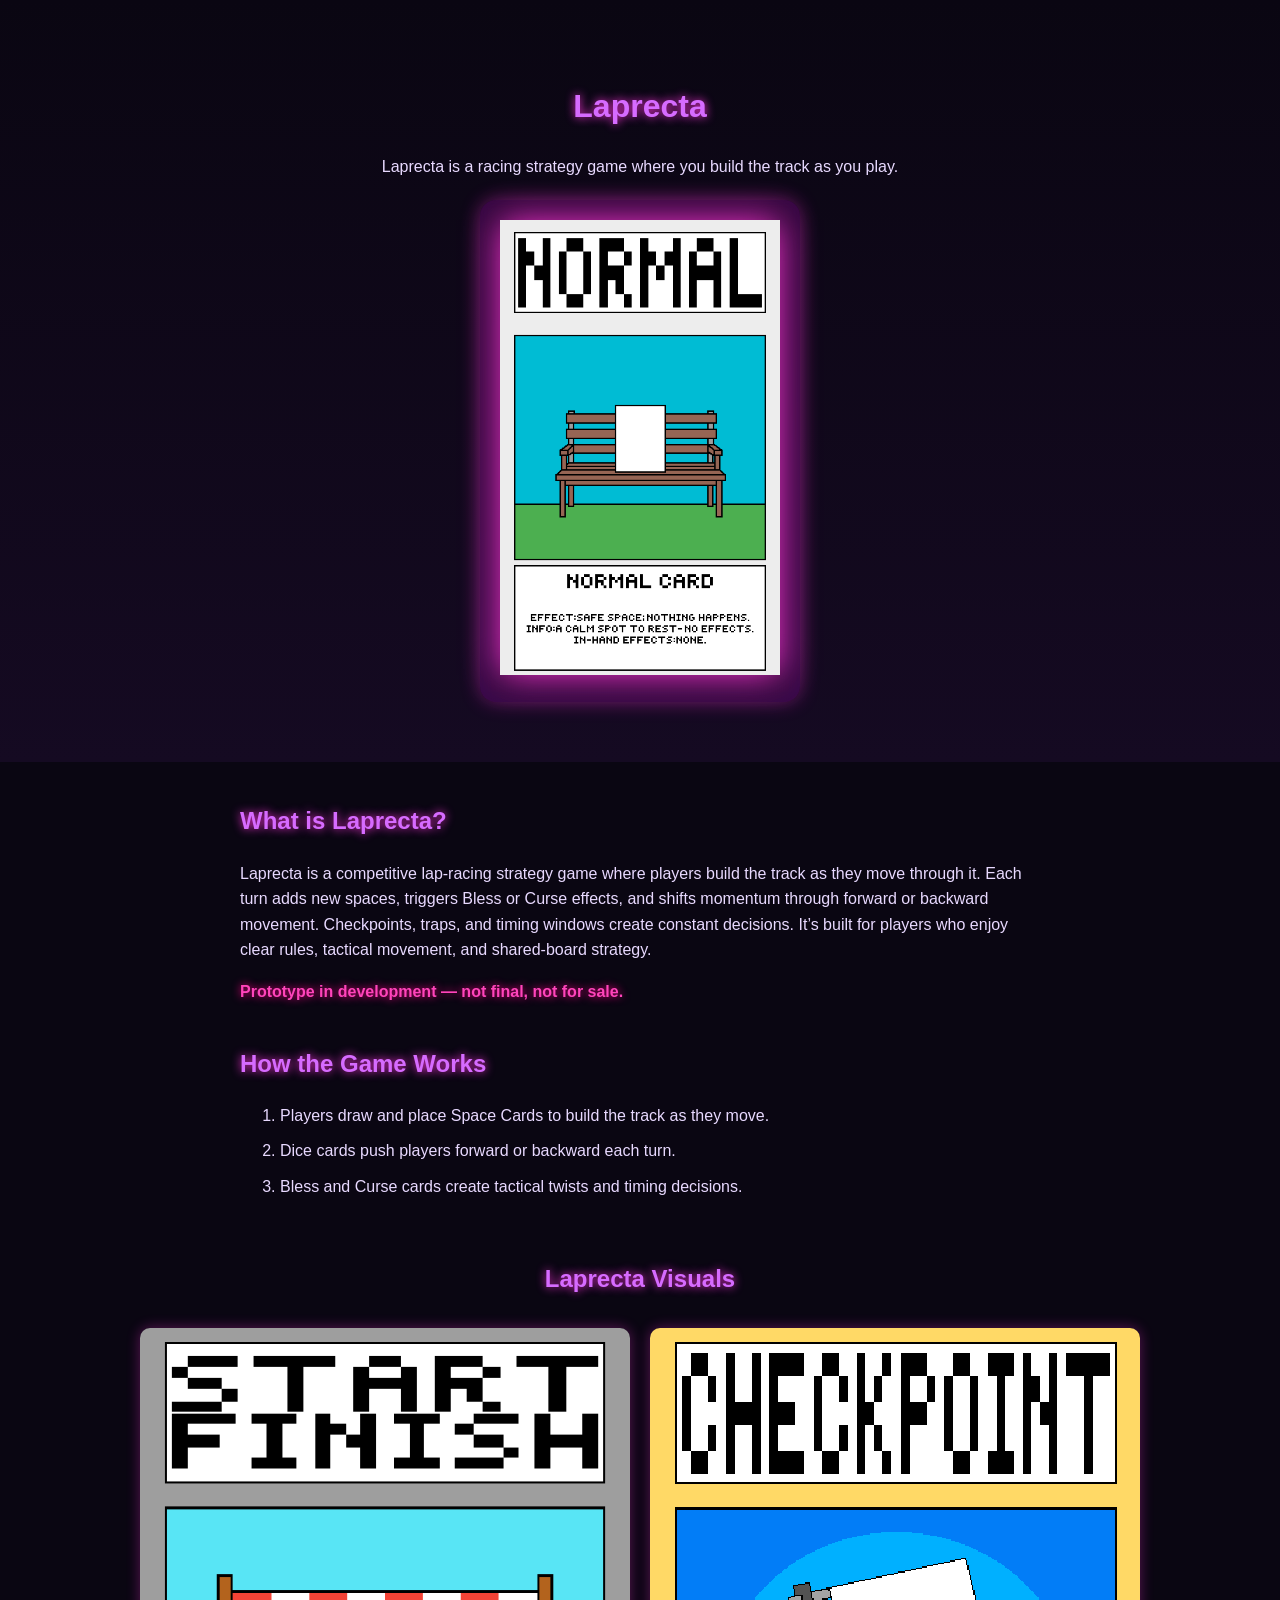
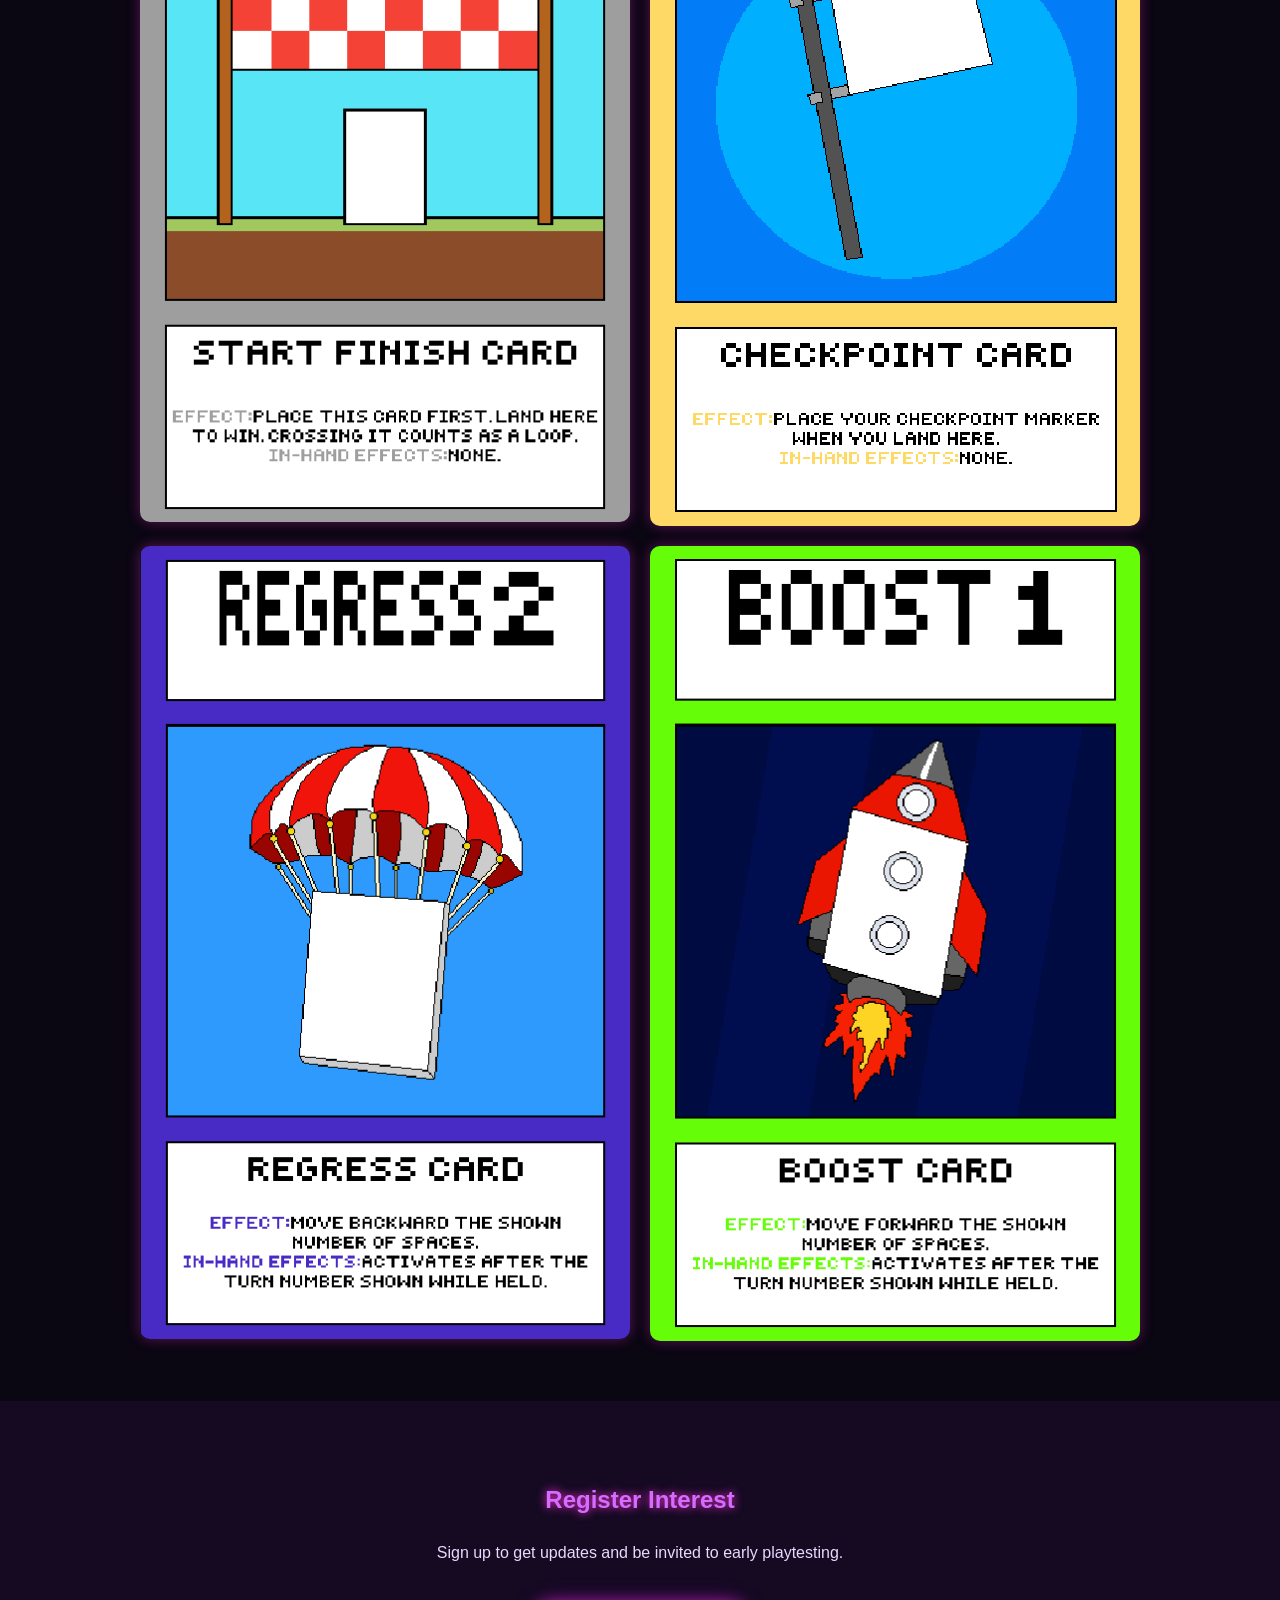
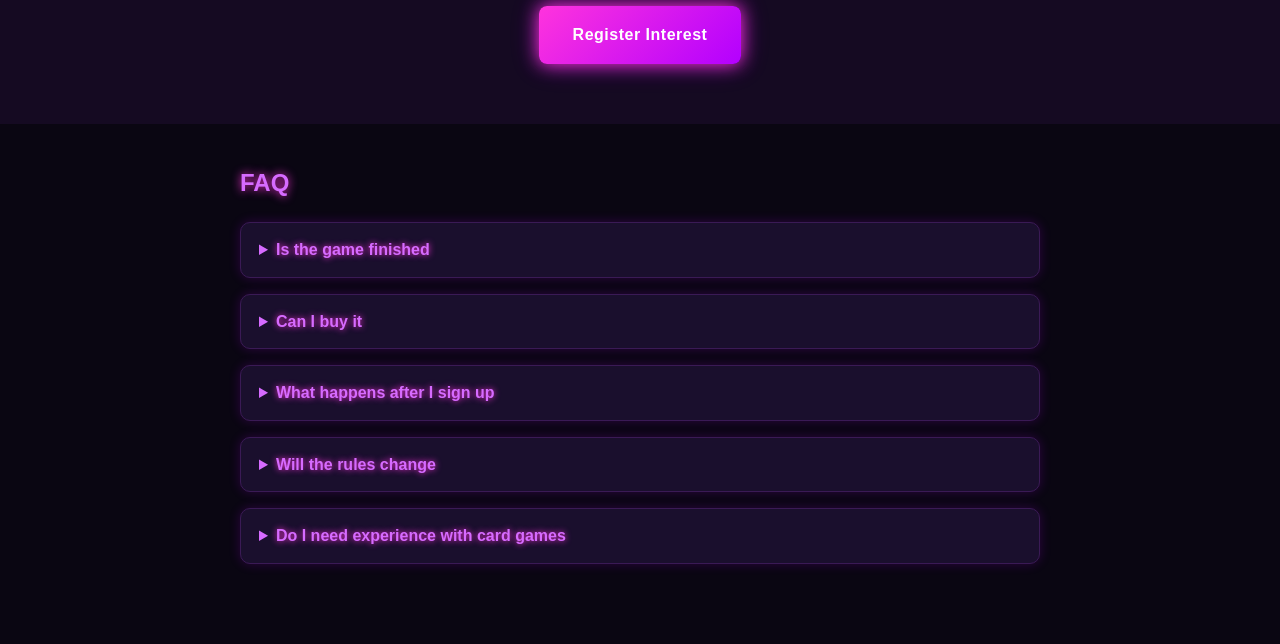
==== index.html @ f26e7a87 "Update Register Interest link to new page" ====
<!DOCTYPE html>
<html lang="en">
<head>
    <meta charset="UTF-8">
    <title>Laprecta – Register Interest</title>
    <link rel="stylesheet" href="style.css">
</head>
<body>

    <!-- HERO SECTION -->
    <header class="hero">
        <h1>Laprecta</h1>
        <p class="tagline">Laprecta is a racing strategy game where you build the track as you play.</p>

        <div class="hero-card-wrapper">
            <img src="normal card.png" alt="Laprecta Normal Card" class="hero-image">
        </div>
    </header>

    <!-- SHORT DESCRIPTION -->
    <section class="description">
        <h2>What is Laprecta?</h2>
        <p>
            Laprecta is a competitive lap‑racing strategy game where players build the track as they move through it.
            Each turn adds new spaces, triggers Bless or Curse effects, and shifts momentum through forward or backward movement.
            Checkpoints, traps, and timing windows create constant decisions.
            It’s built for players who enjoy clear rules, tactical movement, and shared‑board strategy.
        </p>
        <p class="prototype-note">Prototype in development — not final, not for sale.</p>
    </section>

    <!-- HOW IT WORKS -->
    <section class="how-it-works">
        <h2>How the Game Works</h2>
        <ol>
            <li>Players draw and place Space Cards to build the track as they move.</li>
            <li>Dice cards push players forward or backward each turn.</li>
            <li>Bless and Curse cards create tactical twists and timing decisions.</li>
        </ol>
    </section>

    <!-- PROMOTIONAL CONTENT -->
    <section class="promo">
        <h2>Laprecta Visuals</h2>

        <div class="promo-grid">
            <img src="Screenshot 2026-05-13 111914.png" alt="Laprecta Visual 1">
            <img src="Screenshot 2026-05-13 111753.png" alt="Laprecta Visual 2">
            <img src="Screenshot 2026-05-13 111659.png" alt="Laprecta Visual 3">
            <img src="Screenshot 2026-05-13 111632.png" alt="Laprecta Visual 4">
        </div>
    </section>

    <!-- REGISTER INTEREST -->
    <section class="register">
        <h2>Register Interest</h2>
        <p>Sign up to get updates and be invited to early playtesting.</p>
        <a href="register.html" class="cta-button">Register Interest</a>
    </section>

    <!-- FAQ -->
    <section class="faq">
        <h2>FAQ</h2>

        <details class="faq-item">
            <summary>Is the game finished</summary>
            <p>No — Laprecta is still in development. You’re seeing an early prototype.</p>
        </details>

        <details class="faq-item">
            <summary>Can I buy it</summary>
            <p>Not yet. This page is only for updates and playtest sign‑ups.</p>
        </details>

        <details class="faq-item">
            <summary>What happens after I sign up</summary>
            <p>You’ll get occasional updates and invitations to test new versions.</p>
        </details>

        <details class="faq-item">
            <summary>Will the rules change</summary>
            <p>Yes — playtesting helps shape the final version of Laprecta.</p>
        </details>

        <details class="faq-item">
            <summary>Do I need experience with card games</summary>
            <p>No — Laprecta is designed to be easy to learn and fast to play.</p>
        </details>
    </section>

</body>
</html>
---- style.css ----
/* ===== GLOBAL ===== */
body {
    margin: 0;
    padding: 0;
    background: #0a0612;
    color: #e8d9ff;
    font-family: 'Segoe UI', sans-serif;
    line-height: 1.6;
}

/* Headings glow with magenta */
h1, h2 {
    color: #d66bff;
    text-shadow: 0 0 10px #ff33dd;
}

/* Links */
a {
    color: #ff66ee;
    text-decoration: none;
}

/* ===== HERO SECTION ===== */
.hero {
    text-align: center;
    padding: 60px 20px;
    background: linear-gradient(
        to bottom,
        #0a0612 0%,
        #150a22 100%
    );
}

.tagline {
    max-width: 600px;
    margin: 10px auto 20px;
    color: #e8d9ff;
}

/* HERO CARD WRAPPER */
.hero-card-wrapper {
    display: inline-block;
    padding: 20px;
    border-radius: 16px;
    background: rgba(255, 0, 180, 0.08);
    box-shadow:
        0 0 20px #ff33dd55,
        0 0 40px #aa00ff33 inset;
    backdrop-filter: blur(6px);
}

.hero-image {
    width: 280px;
    filter: drop-shadow(0 0 18px #ff33dd);
    transition: transform 0.25s ease, filter 0.25s ease;
}

.hero-image:hover {
    transform: translateY(-6px);
    filter: drop-shadow(0 0 26px #ff66ee);
}

/* ===== DESCRIPTION ===== */
.description {
    max-width: 800px;
    margin: 40px auto;
    padding: 0 20px;
}

.prototype-note {
    color: #ff44bb;
    font-weight: bold;
    text-shadow: 0 0 8px #ff0088;
}

/* ===== HOW IT WORKS ===== */
.how-it-works {
    max-width: 800px;
    margin: 40px auto;
    padding: 0 20px;
}

.how-it-works li {
    margin-bottom: 10px;
}

/* ===== PROMO GRID ===== */
.promo {
    max-width: 1000px;
    margin: 60px auto;
    padding: 0 20px;
    text-align: center;
}

.promo-grid {
    display: grid;
    grid-template-columns: repeat(2, 1fr);
    gap: 20px;
    margin-top: 30px;
}

.promo-grid img {
    width: 100%;
    border-radius: 10px;
    box-shadow: 0 0 14px #ff33dd55;
    transition: transform 0.25s ease, box-shadow 0.25s ease;
}

.promo-grid img:hover {
    transform: scale(1.03);
    box-shadow: 0 0 22px #ff66eeaa;
}

/* ===== REGISTER INTEREST ===== */
.register {
    text-align: center;
    padding: 60px 20px;
    background: #150a22;
}

/* CTA BUTTON */
.cta-button {
    display: inline-block;
    padding: 16px 34px;
    background: linear-gradient(135deg, #ff33dd, #b300ff);
    color: #fff;
    font-weight: bold;
    border-radius: 8px;
    margin-top: 25px;
    box-shadow:
        0 0 18px #ff33dd,
        0 0 28px #b300ff55;
    transition: 0.25s ease;
    letter-spacing: 0.5px;
}

.cta-button:hover {
    transform: translateY(-4px) scale(1.03);
    box-shadow:
        0 0 26px #ff66ee,
        0 0 40px #cc33ffaa;
    background: linear-gradient(135deg, #ff66ee, #cc33ff);
}

/* ===== NEON FAQ ===== */
.faq {
    max-width: 800px;
    margin: 40px auto 80px;
    padding: 0 20px;
}

.faq-item {
    background: #1a0f2d;
    padding: 14px 18px;
    border-radius: 10px;
    margin-bottom: 16px;
    border: 1px solid #3a1a55;
    box-shadow: 0 0 12px #b300ff33;
    transition: 0.25s ease;
}

.faq-item:hover {
    box-shadow: 0 0 20px #ff33dd55;
    border-color: #ff33dd;
}

.faq-item summary {
    cursor: pointer;
    color: #d66bff;
    font-weight: bold;
    text-shadow: 0 0 6px #ff33dd;
}

.faq-item p {
    margin-top: 10px;
    color: #e8d9ff;
}

/* ===== RESPONSIVE ===== */
@media (max-width: 600px) {
    .hero {
        padding: 40px 16px;
    }

    .hero-image {
        width: 220px;
    }

    .promo-grid {
        grid-template-columns: 1fr;
    }
}
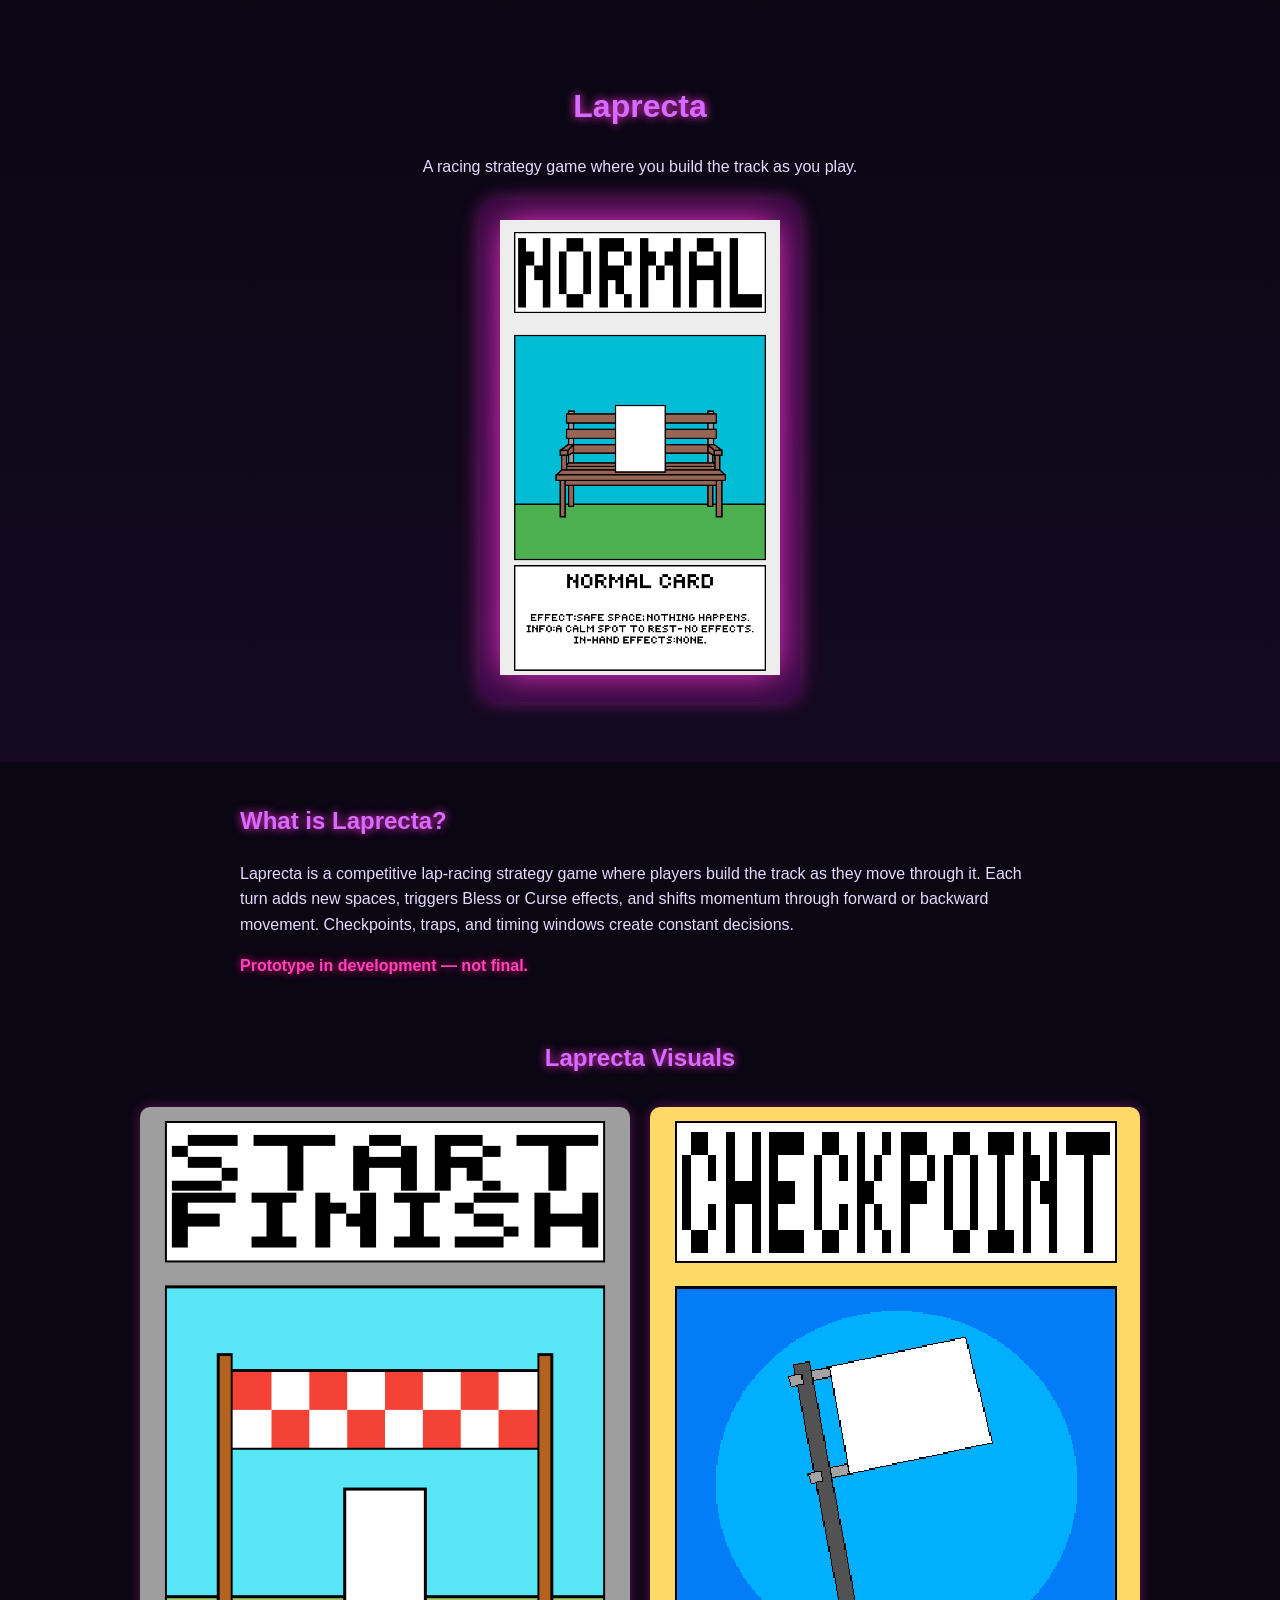
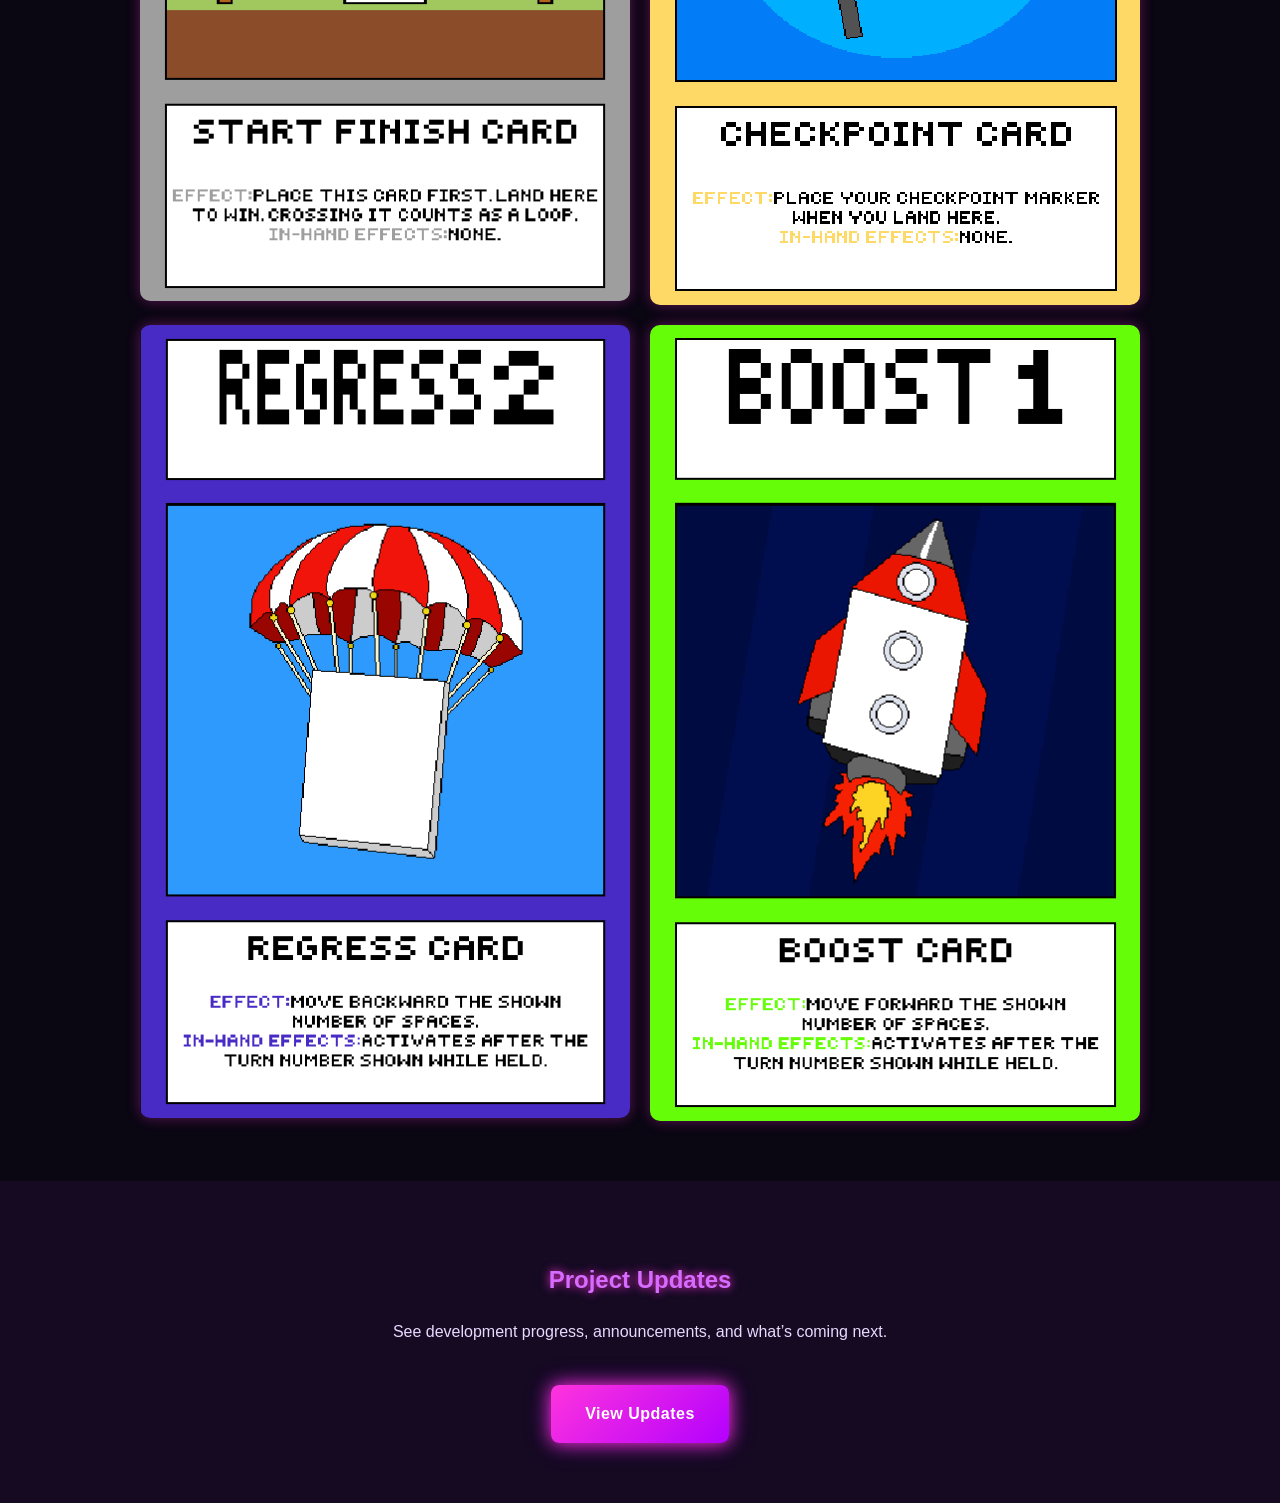
==== commit bce723c4: "Update title and content for Laprecta page" ====
--- a/index.html
+++ b/index.html
@@ -2,44 +2,33 @@
 <html lang="en">
 <head>
     <meta charset="UTF-8">
-    <title>Laprecta – Register Interest</title>
+    <title>Laprecta – Official Site</title>
     <link rel="stylesheet" href="style.css">
 </head>
 <body>
 
-    <!-- HERO SECTION -->
+    <!-- HERO -->
     <header class="hero">
         <h1>Laprecta</h1>
-        <p class="tagline">Laprecta is a racing strategy game where you build the track as you play.</p>
+        <p class="tagline">A racing strategy game where you build the track as you play.</p>
 
         <div class="hero-card-wrapper">
             <img src="normal card.png" alt="Laprecta Normal Card" class="hero-image">
         </div>
     </header>
 
-    <!-- SHORT DESCRIPTION -->
+    <!-- DESCRIPTION -->
     <section class="description">
         <h2>What is Laprecta?</h2>
         <p>
             Laprecta is a competitive lap‑racing strategy game where players build the track as they move through it.
             Each turn adds new spaces, triggers Bless or Curse effects, and shifts momentum through forward or backward movement.
             Checkpoints, traps, and timing windows create constant decisions.
-            It’s built for players who enjoy clear rules, tactical movement, and shared‑board strategy.
         </p>
-        <p class="prototype-note">Prototype in development — not final, not for sale.</p>
+        <p class="prototype-note">Prototype in development — not final.</p>
     </section>
 
-    <!-- HOW IT WORKS -->
-    <section class="how-it-works">
-        <h2>How the Game Works</h2>
-        <ol>
-            <li>Players draw and place Space Cards to build the track as they move.</li>
-            <li>Dice cards push players forward or backward each turn.</li>
-            <li>Bless and Curse cards create tactical twists and timing decisions.</li>
-        </ol>
-    </section>
-
-    <!-- PROMOTIONAL CONTENT -->
+    <!-- VISUALS -->
     <section class="promo">
         <h2>Laprecta Visuals</h2>
 
@@ -51,41 +40,11 @@
         </div>
     </section>
 
-    <!-- REGISTER INTEREST -->
+    <!-- UPDATES BUTTON -->
     <section class="register">
-        <h2>Register Interest</h2>
-        <p>Sign up to get updates and be invited to early playtesting.</p>
-        <a href="register.html" class="cta-button">Register Interest</a>
-    </section>
-
-    <!-- FAQ -->
-    <section class="faq">
-        <h2>FAQ</h2>
-
-        <details class="faq-item">
-            <summary>Is the game finished</summary>
-            <p>No — Laprecta is still in development. You’re seeing an early prototype.</p>
-        </details>
-
-        <details class="faq-item">
-            <summary>Can I buy it</summary>
-            <p>Not yet. This page is only for updates and playtest sign‑ups.</p>
-        </details>
-
-        <details class="faq-item">
-            <summary>What happens after I sign up</summary>
-            <p>You’ll get occasional updates and invitations to test new versions.</p>
-        </details>
-
-        <details class="faq-item">
-            <summary>Will the rules change</summary>
-            <p>Yes — playtesting helps shape the final version of Laprecta.</p>
-        </details>
-
-        <details class="faq-item">
-            <summary>Do I need experience with card games</summary>
-            <p>No — Laprecta is designed to be easy to learn and fast to play.</p>
-        </details>
+        <h2>Project Updates</h2>
+        <p>See development progress, announcements, and what’s coming next.</p>
+        <a href="updates.html" class="cta-button">View Updates</a>
     </section>
 
 </body>
--- a/style.css
+++ b/style.css
@@ -8,7 +8,7 @@
     line-height: 1.6;
 }
 
-/* Headings glow with magenta */
+/* Headings */
 h1, h2 {
     color: #d66bff;
     text-shadow: 0 0 10px #ff33dd;
@@ -24,11 +24,7 @@
 .hero {
     text-align: center;
     padding: 60px 20px;
-    background: linear-gradient(
-        to bottom,
-        #0a0612 0%,
-        #150a22 100%
-    );
+    background: linear-gradient(to bottom, #0a0612 0%, #150a22 100%);
 }
 
 .tagline {
@@ -111,14 +107,62 @@
     box-shadow: 0 0 22px #ff66eeaa;
 }
 
-/* ===== REGISTER INTEREST ===== */
+/* ===== REGISTER SECTION ===== */
 .register {
     text-align: center;
     padding: 60px 20px;
     background: #150a22;
 }
 
-/* CTA BUTTON */
+/* ===== FORM FRAME (register.html) ===== */
+.form-frame-wrapper {
+    margin-top: 30px;
+}
+
+.form-frame {
+    width: 100%;
+    max-width: 800px;
+    height: 600px;
+    border-radius: 12px;
+    border: 1px solid #3a1a55;
+    box-shadow: 0 0 18px #b300ff55;
+}
+
+/* ===== PROGRESS (registered.html) ===== */
+.progress {
+    max-width: 800px;
+    margin: 40px auto;
+    padding: 0 20px;
+}
+
+.progress-list {
+    list-style: none;
+    padding: 0;
+    margin-top: 20px;
+}
+
+.progress-list li {
+    background: #1a0f2d;
+    padding: 14px 18px;
+    border-radius: 10px;
+    margin-bottom: 16px;
+    border: 1px solid #3a1a55;
+    box-shadow: 0 0 12px #b300ff33;
+}
+
+/* CHECKMARK */
+.checkmark-wrapper {
+    margin-top: 30px;
+}
+
+.checkmark {
+    display: inline-block;
+    font-size: 80px;
+    color: #66ffcc;
+    text-shadow: 0 0 20px #33ffaa;
+}
+
+/* ===== BUTTONS ===== */
 .cta-button {
     display: inline-block;
     padding: 16px 34px;
@@ -142,7 +186,7 @@
     background: linear-gradient(135deg, #ff66ee, #cc33ff);
 }
 
-/* ===== NEON FAQ ===== */
+/* ===== FAQ ===== */
 .faq {
     max-width: 800px;
     margin: 40px auto 80px;
@@ -176,6 +220,12 @@
     color: #e8d9ff;
 }
 
+/* ===== BACK SECTION ===== */
+.back {
+    text-align: center;
+    padding: 40px 20px 60px;
+}
+
 /* ===== RESPONSIVE ===== */
 @media (max-width: 600px) {
     .hero {
@@ -189,4 +239,8 @@
     .promo-grid {
         grid-template-columns: 1fr;
     }
-}
+
+    .form-frame {
+        height: 500px;
+    }
+}
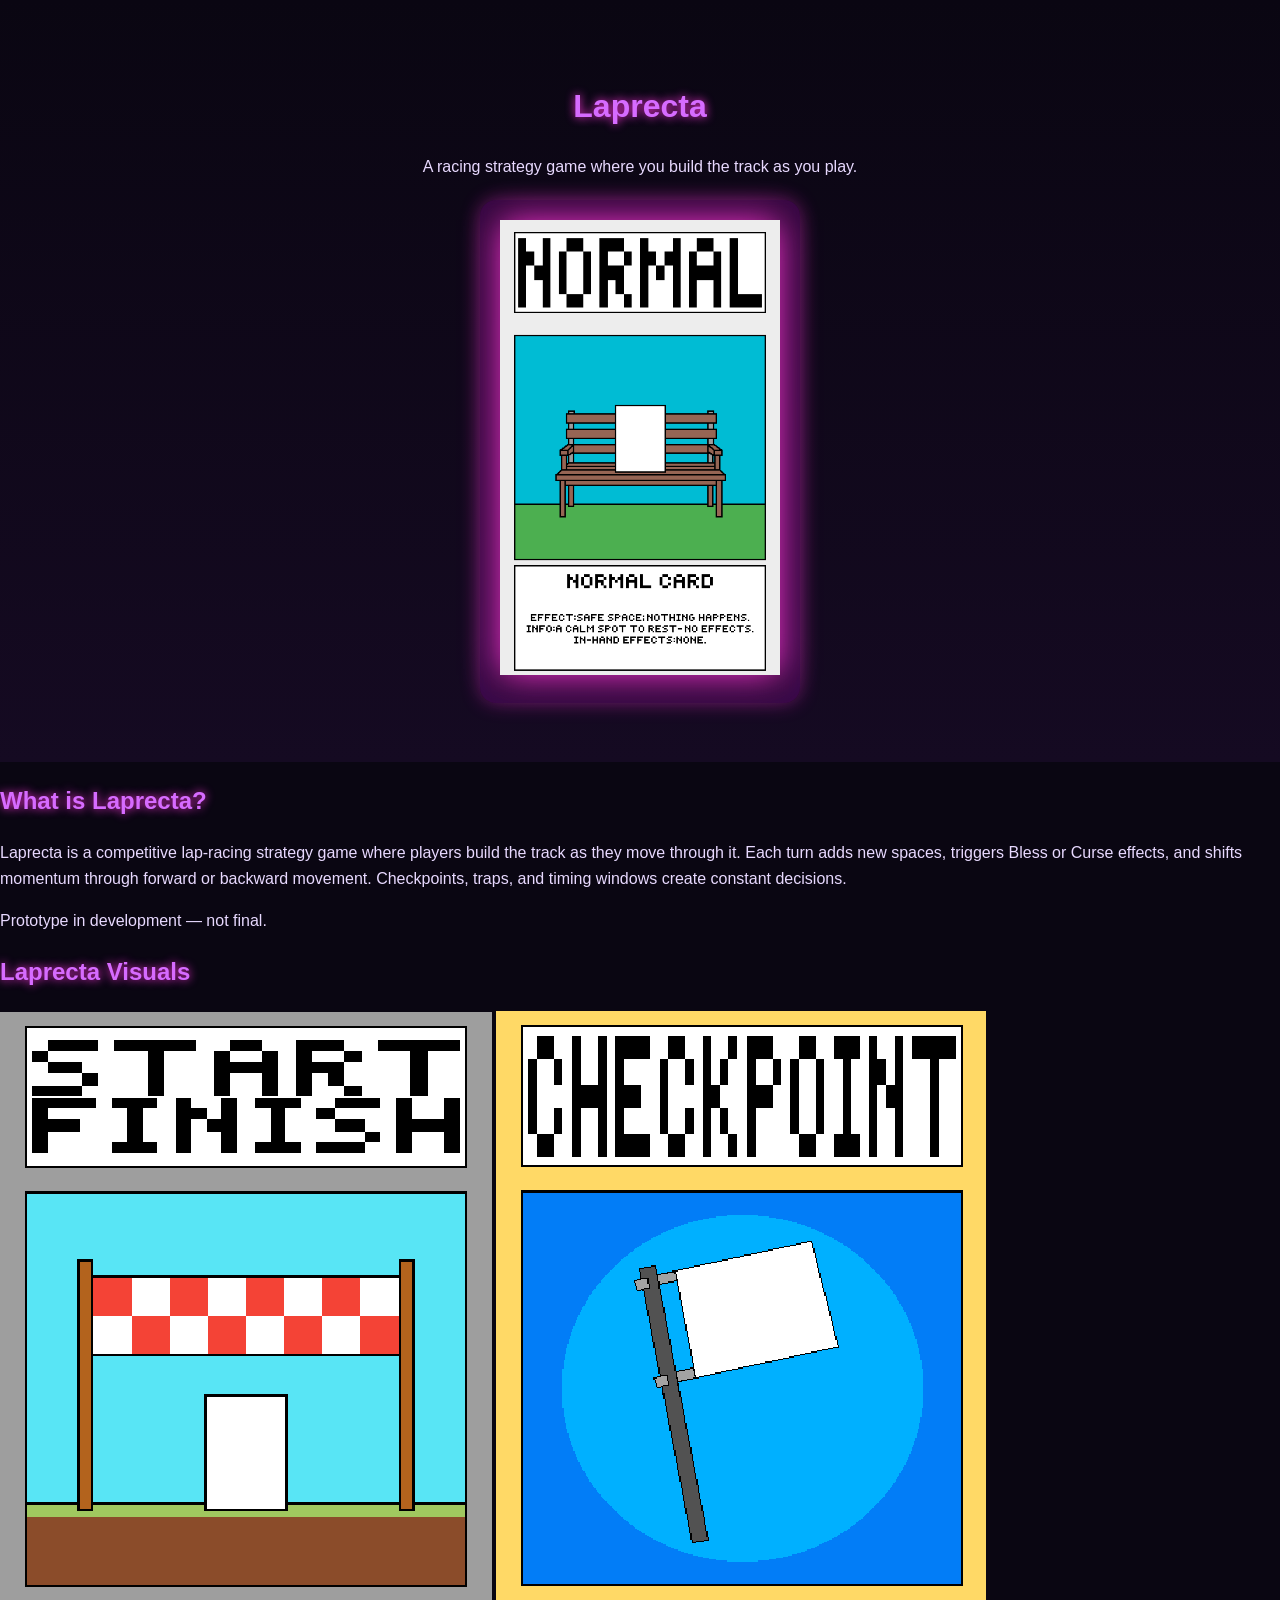
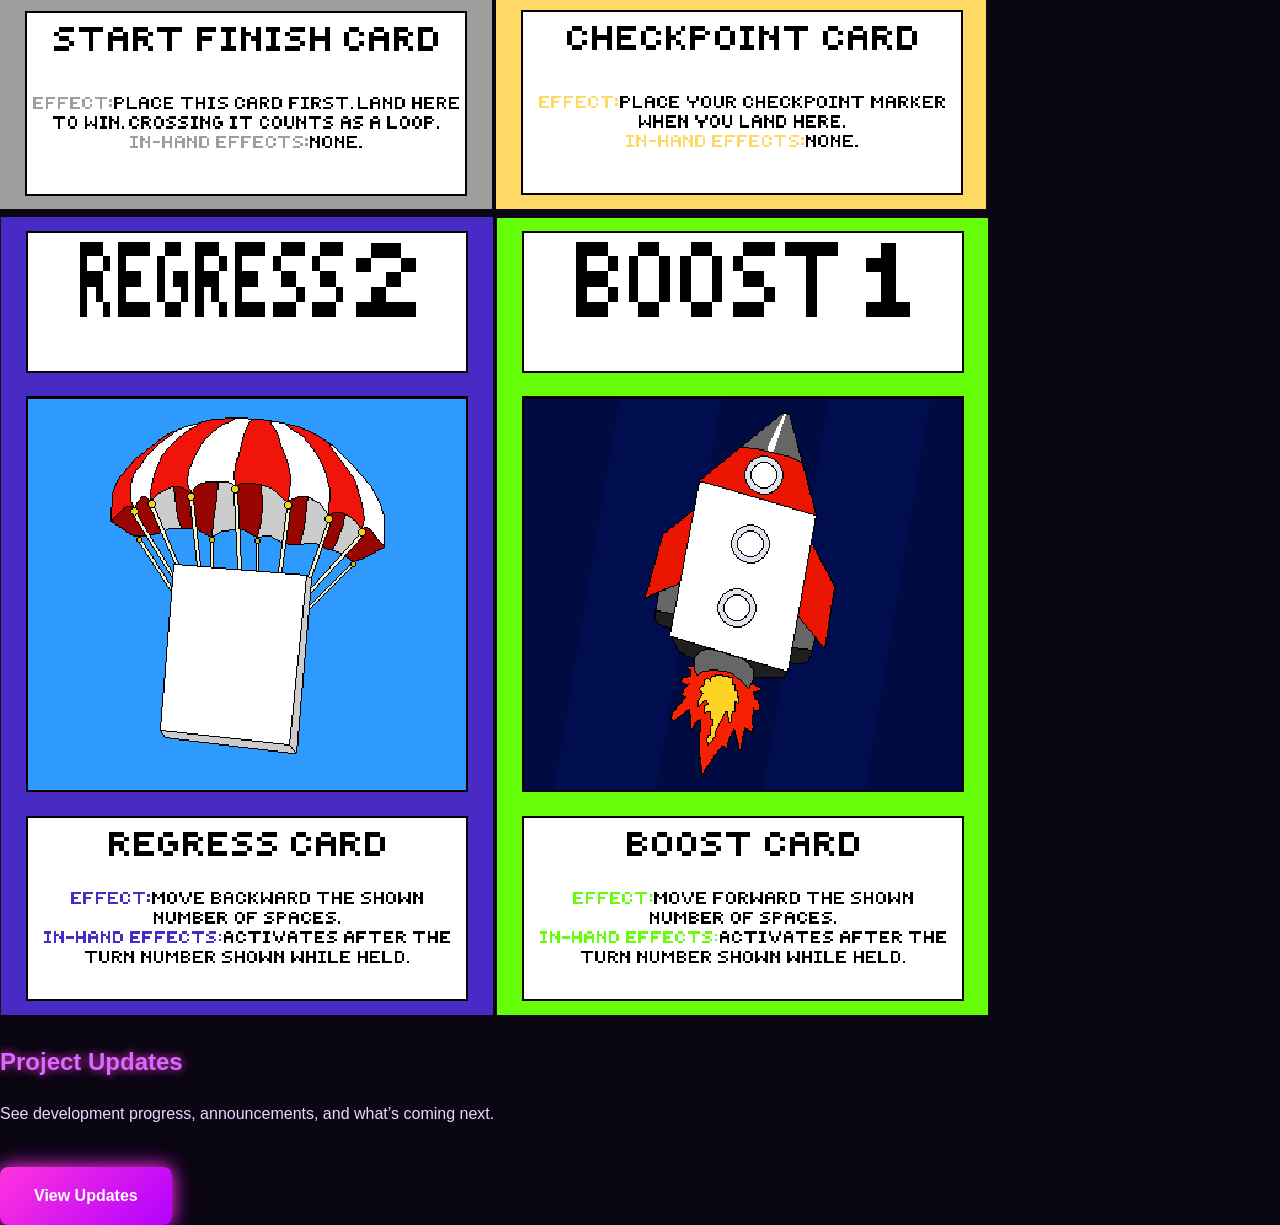
==== commit 3550e748: "Refactor sections in index.html for clarity" ====
--- a/index.html
+++ b/index.html
@@ -18,7 +18,7 @@
     </header>
 
     <!-- DESCRIPTION -->
-    <section class="description">
+    <section class="content-block">
         <h2>What is Laprecta?</h2>
         <p>
             Laprecta is a competitive lap‑racing strategy game where players build the track as they move through it.
@@ -28,11 +28,11 @@
         <p class="prototype-note">Prototype in development — not final.</p>
     </section>
 
-    <!-- VISUALS -->
-    <section class="promo">
+    <!-- FLEXIBLE IMAGE GRID -->
+    <section class="content-block">
         <h2>Laprecta Visuals</h2>
 
-        <div class="promo-grid">
+        <div class="image-grid">
             <img src="Screenshot 2026-05-13 111914.png" alt="Laprecta Visual 1">
             <img src="Screenshot 2026-05-13 111753.png" alt="Laprecta Visual 2">
             <img src="Screenshot 2026-05-13 111659.png" alt="Laprecta Visual 3">
@@ -40,8 +40,8 @@
         </div>
     </section>
 
-    <!-- UPDATES BUTTON -->
-    <section class="register">
+    <!-- BUTTON TO UPDATES PAGE -->
+    <section class="content-block center">
         <h2>Project Updates</h2>
         <p>See development progress, announcements, and what’s coming next.</p>
         <a href="updates.html" class="cta-button">View Updates</a>
--- a/style.css
+++ b/style.css
@@ -9,7 +9,7 @@
 }
 
 /* Headings */
-h1, h2 {
+h1, h2, h3 {
     color: #d66bff;
     text-shadow: 0 0 10px #ff33dd;
 }
@@ -20,7 +20,7 @@
     text-decoration: none;
 }
 
-/* ===== HERO SECTION ===== */
+/* ===== HERO ===== */
 .hero {
     text-align: center;
     padding: 60px 20px;
@@ -30,139 +30,54 @@
 .tagline {
     max-width: 600px;
     margin: 10px auto 20px;
-    color: #e8d9ff;
 }
 
-/* HERO CARD WRAPPER */
+/* HERO IMAGE */
 .hero-card-wrapper {
     display: inline-block;
     padding: 20px;
     border-radius: 16px;
     background: rgba(255, 0, 180, 0.08);
-    box-shadow:
-        0 0 20px #ff33dd55,
-        0 0 40px #aa00ff33 inset;
+    box-shadow: 0 0 20px #ff33dd55, 0 0 40px #aa00ff33 inset;
     backdrop-filter: blur(6px);
 }
 
 .hero-image {
     width: 280px;
     filter: drop-shadow(0 0 18px #ff33dd);
-    transition: transform 0.25s ease, filter 0.25s ease;
 }
 
-.hero-image:hover {
-    transform: translateY(-6px);
-    filter: drop-shadow(0 0 26px #ff66ee);
-}
-
-/* ===== DESCRIPTION ===== */
-.description {
+/* ===== SECTIONS ===== */
+.description, .promo, .register {
     max-width: 800px;
     margin: 40px auto;
     padding: 0 20px;
 }
 
-.prototype-note {
-    color: #ff44bb;
-    font-weight: bold;
-    text-shadow: 0 0 8px #ff0088;
-}
-
-/* ===== HOW IT WORKS ===== */
-.how-it-works {
-    max-width: 800px;
-    margin: 40px auto;
-    padding: 0 20px;
-}
-
-.how-it-works li {
-    margin-bottom: 10px;
-}
-
-/* ===== PROMO GRID ===== */
-.promo {
-    max-width: 1000px;
-    margin: 60px auto;
-    padding: 0 20px;
-    text-align: center;
-}
-
+/* PROMO GRID */
 .promo-grid {
     display: grid;
     grid-template-columns: repeat(2, 1fr);
     gap: 20px;
-    margin-top: 30px;
 }
 
 .promo-grid img {
     width: 100%;
     border-radius: 10px;
     box-shadow: 0 0 14px #ff33dd55;
-    transition: transform 0.25s ease, box-shadow 0.25s ease;
 }
 
-.promo-grid img:hover {
-    transform: scale(1.03);
-    box-shadow: 0 0 22px #ff66eeaa;
-}
-
-/* ===== REGISTER SECTION ===== */
-.register {
-    text-align: center;
-    padding: 60px 20px;
-    background: #150a22;
-}
-
-/* ===== FORM FRAME (register.html) ===== */
-.form-frame-wrapper {
-    margin-top: 30px;
-}
-
-.form-frame {
-    width: 100%;
-    max-width: 800px;
-    height: 600px;
+/* UPDATE BOXES */
+.update-box {
+    background: #1a0f2d;
+    padding: 20px;
     border-radius: 12px;
-    border: 1px solid #3a1a55;
-    box-shadow: 0 0 18px #b300ff55;
-}
-
-/* ===== PROGRESS (registered.html) ===== */
-.progress {
-    max-width: 800px;
-    margin: 40px auto;
-    padding: 0 20px;
-}
-
-.progress-list {
-    list-style: none;
-    padding: 0;
-    margin-top: 20px;
-}
-
-.progress-list li {
-    background: #1a0f2d;
-    padding: 14px 18px;
-    border-radius: 10px;
-    margin-bottom: 16px;
+    margin-bottom: 20px;
     border: 1px solid #3a1a55;
     box-shadow: 0 0 12px #b300ff33;
 }
 
-/* CHECKMARK */
-.checkmark-wrapper {
-    margin-top: 30px;
-}
-
-.checkmark {
-    display: inline-block;
-    font-size: 80px;
-    color: #66ffcc;
-    text-shadow: 0 0 20px #33ffaa;
-}
-
-/* ===== BUTTONS ===== */
+/* BUTTON */
 .cta-button {
     display: inline-block;
     padding: 16px 34px;
@@ -171,76 +86,17 @@
     font-weight: bold;
     border-radius: 8px;
     margin-top: 25px;
-    box-shadow:
-        0 0 18px #ff33dd,
-        0 0 28px #b300ff55;
+    box-shadow: 0 0 18px #ff33dd, 0 0 28px #b300ff55;
     transition: 0.25s ease;
-    letter-spacing: 0.5px;
 }
 
 .cta-button:hover {
     transform: translateY(-4px) scale(1.03);
-    box-shadow:
-        0 0 26px #ff66ee,
-        0 0 40px #cc33ffaa;
-    background: linear-gradient(135deg, #ff66ee, #cc33ff);
+    box-shadow: 0 0 26px #ff66ee, 0 0 40px #cc33ffaa;
 }
 
-/* ===== FAQ ===== */
-.faq {
-    max-width: 800px;
-    margin: 40px auto 80px;
-    padding: 0 20px;
-}
-
-.faq-item {
-    background: #1a0f2d;
-    padding: 14px 18px;
-    border-radius: 10px;
-    margin-bottom: 16px;
-    border: 1px solid #3a1a55;
-    box-shadow: 0 0 12px #b300ff33;
-    transition: 0.25s ease;
-}
-
-.faq-item:hover {
-    box-shadow: 0 0 20px #ff33dd55;
-    border-color: #ff33dd;
-}
-
-.faq-item summary {
-    cursor: pointer;
-    color: #d66bff;
-    font-weight: bold;
-    text-shadow: 0 0 6px #ff33dd;
-}
-
-.faq-item p {
-    margin-top: 10px;
-    color: #e8d9ff;
-}
-
-/* ===== BACK SECTION ===== */
+/* BACK SECTION */
 .back {
     text-align: center;
     padding: 40px 20px 60px;
 }
-
-/* ===== RESPONSIVE ===== */
-@media (max-width: 600px) {
-    .hero {
-        padding: 40px 16px;
-    }
-
-    .hero-image {
-        width: 220px;
-    }
-
-    .promo-grid {
-        grid-template-columns: 1fr;
-    }
-
-    .form-frame {
-        height: 500px;
-    }
-}
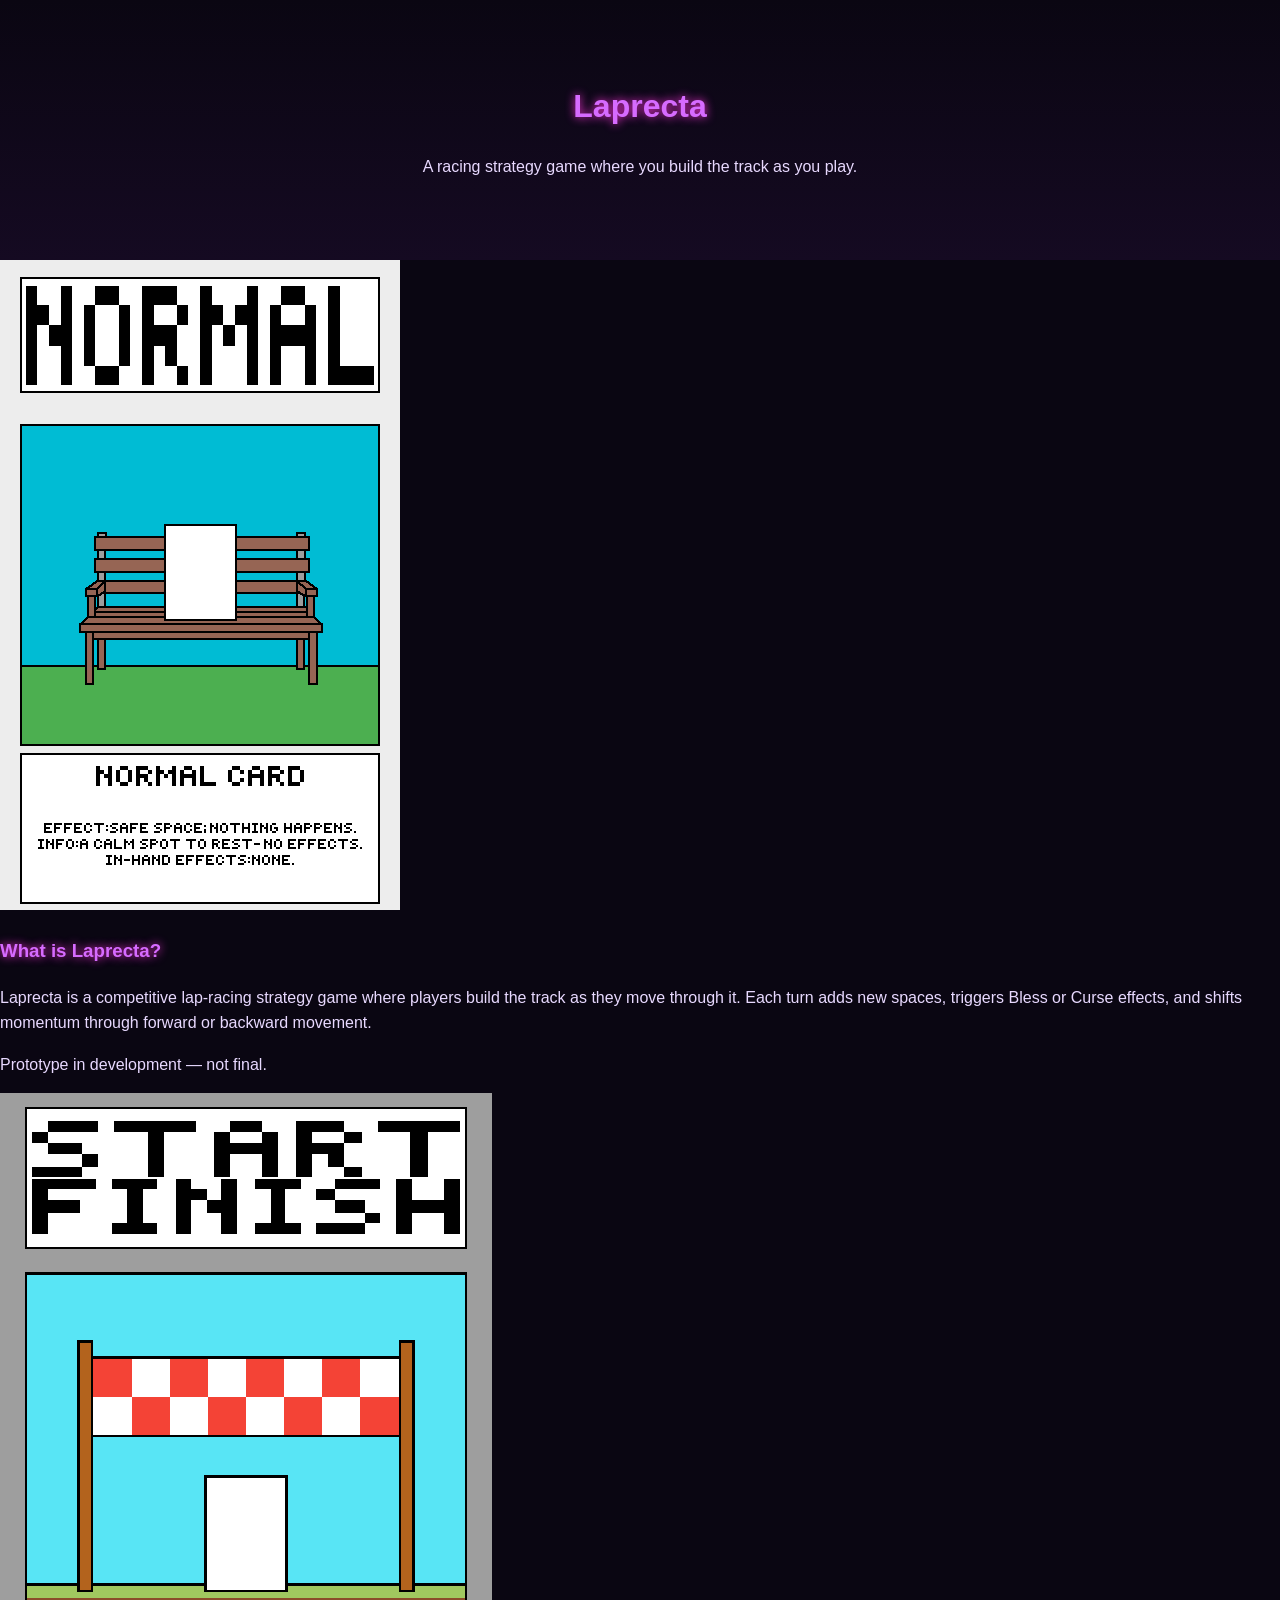
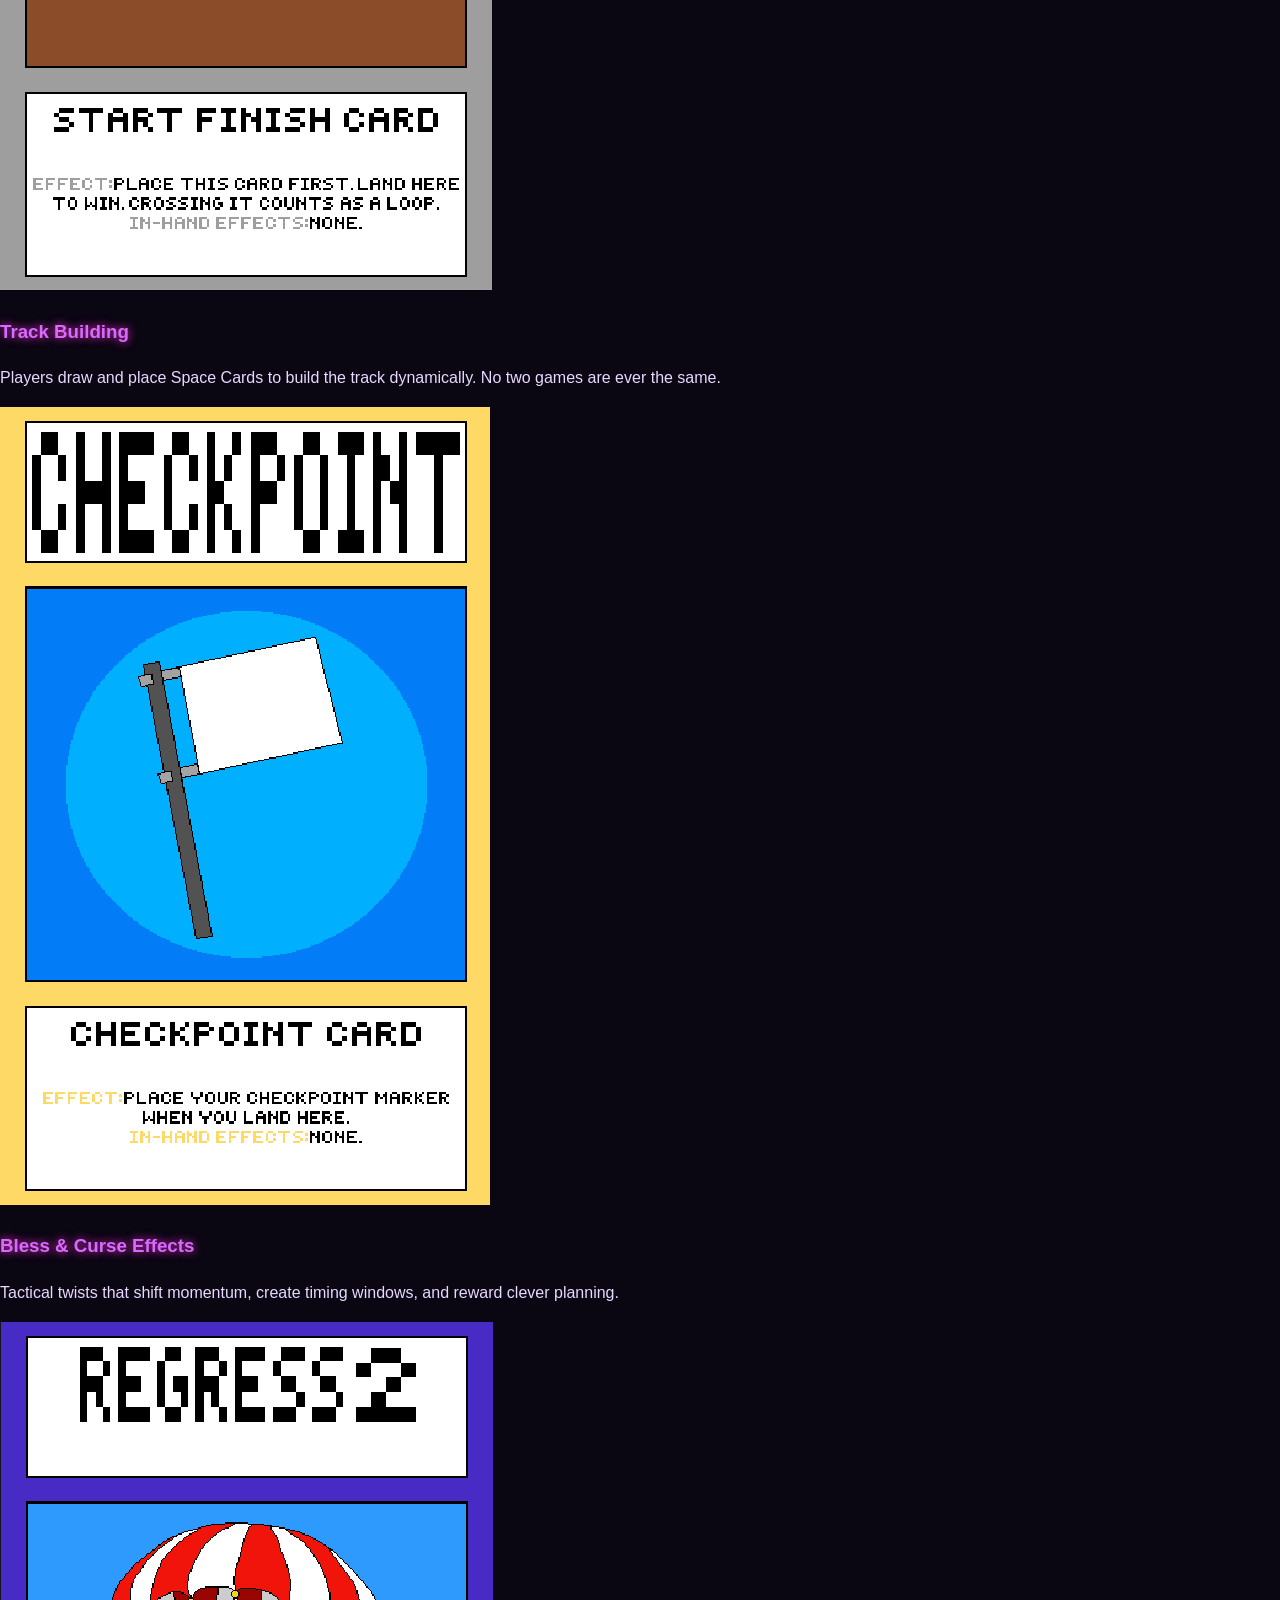
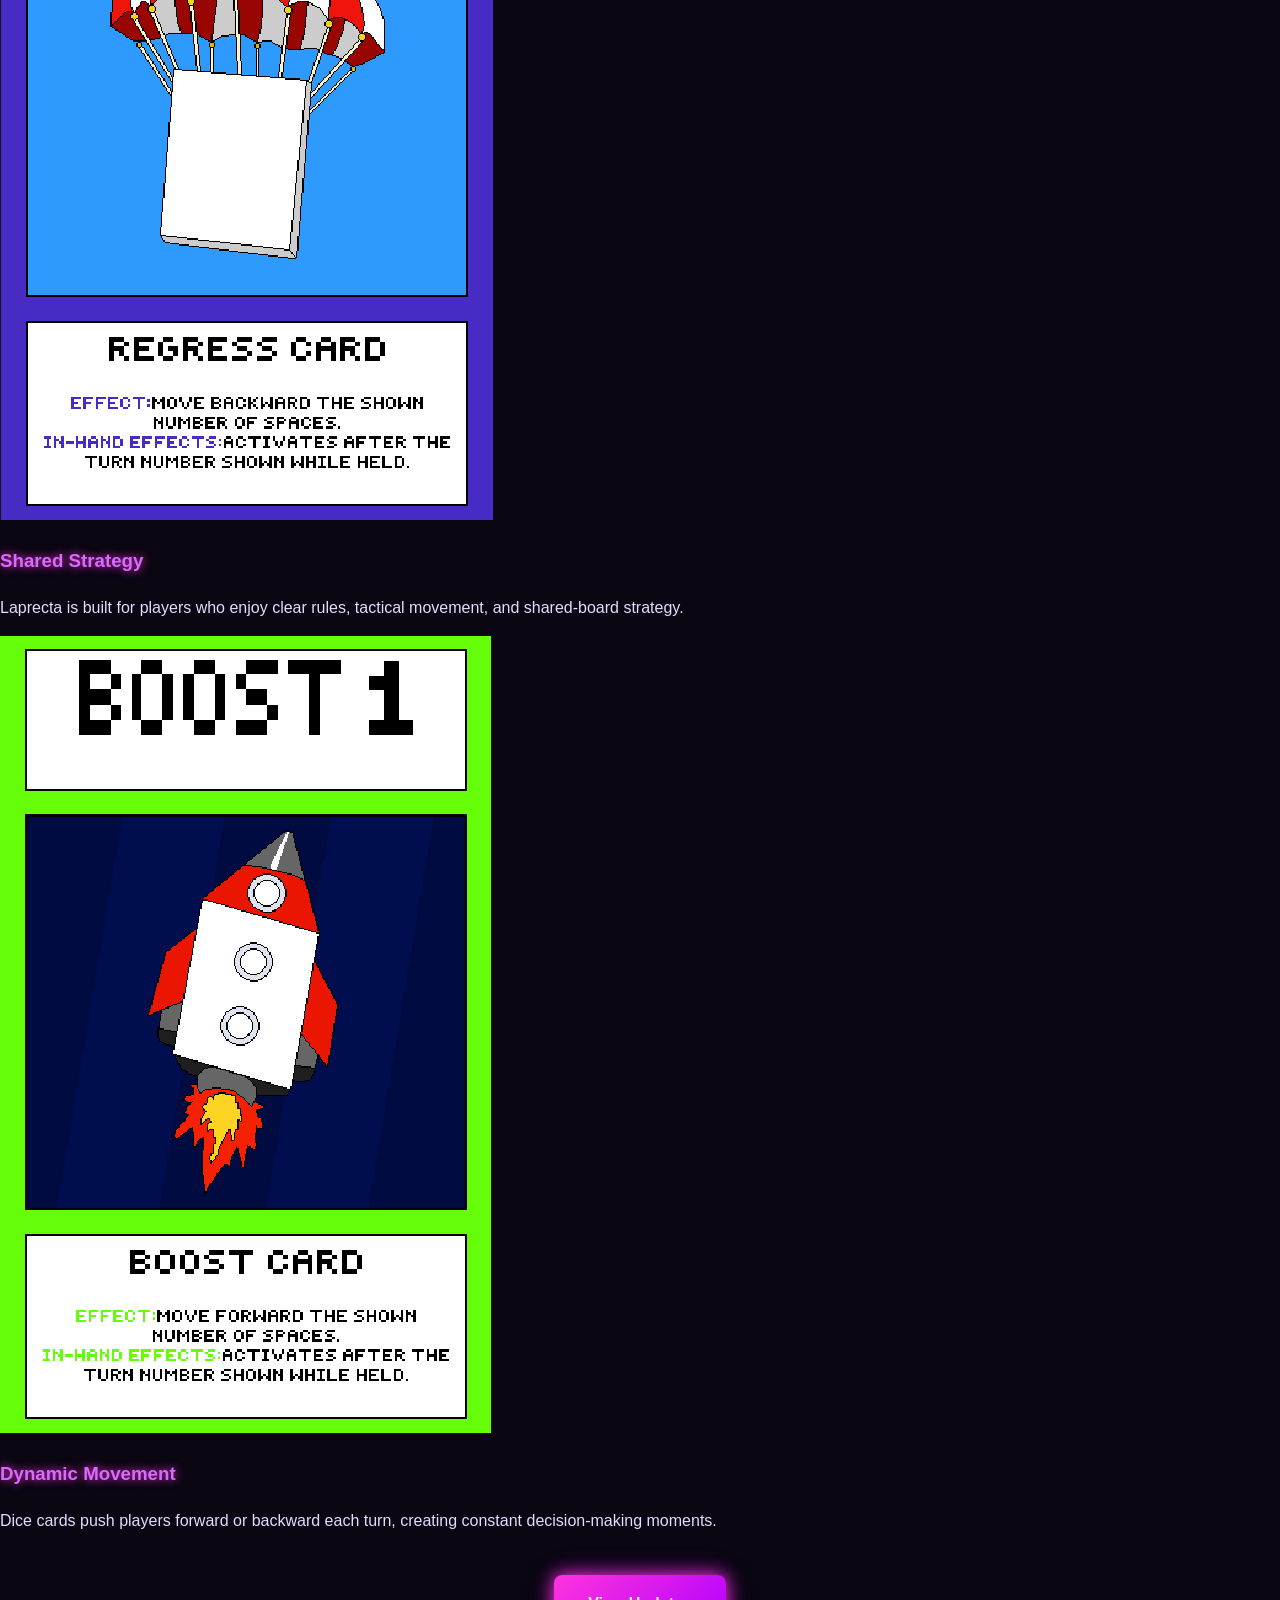
==== commit ba5ce7cc: "Revise hero section and add card items" ====
--- a/index.html
+++ b/index.html
@@ -11,39 +11,62 @@
     <header class="hero">
         <h1>Laprecta</h1>
         <p class="tagline">A racing strategy game where you build the track as you play.</p>
-
-        <div class="hero-card-wrapper">
-            <img src="normal card.png" alt="Laprecta Normal Card" class="hero-image">
-        </div>
     </header>
 
-    <!-- DESCRIPTION -->
-    <section class="content-block">
-        <h2>What is Laprecta?</h2>
-        <p>
-            Laprecta is a competitive lap‑racing strategy game where players build the track as they move through it.
-            Each turn adds new spaces, triggers Bless or Curse effects, and shifts momentum through forward or backward movement.
-            Checkpoints, traps, and timing windows create constant decisions.
-        </p>
-        <p class="prototype-note">Prototype in development — not final.</p>
-    </section>
+    <!-- CARD FEED -->
+    <section class="card-feed">
 
-    <!-- FLEXIBLE IMAGE GRID -->
-    <section class="content-block">
-        <h2>Laprecta Visuals</h2>
+        <!-- CARD ITEM -->
+        <div class="card-item">
+            <img src="normal card.png" class="card-img" alt="Laprecta Card">
+            <h3>What is Laprecta?</h3>
+            <p>
+                Laprecta is a competitive lap‑racing strategy game where players build the track as they move through it.
+                Each turn adds new spaces, triggers Bless or Curse effects, and shifts momentum through forward or backward movement.
+            </p>
+            <p class="prototype-note">Prototype in development — not final.</p>
+        </div>
 
-        <div class="image-grid">
-            <img src="Screenshot 2026-05-13 111914.png" alt="Laprecta Visual 1">
-            <img src="Screenshot 2026-05-13 111753.png" alt="Laprecta Visual 2">
-            <img src="Screenshot 2026-05-13 111659.png" alt="Laprecta Visual 3">
-            <img src="Screenshot 2026-05-13 111632.png" alt="Laprecta Visual 4">
+        <!-- CARD ITEM -->
+        <div class="card-item">
+            <img src="Screenshot 2026-05-13 111914.png" class="card-img" alt="Visual 1">
+            <h3>Track Building</h3>
+            <p>
+                Players draw and place Space Cards to build the track dynamically. No two games are ever the same.
+            </p>
         </div>
+
+        <!-- CARD ITEM -->
+        <div class="card-item">
+            <img src="Screenshot 2026-05-13 111753.png" class="card-img" alt="Visual 2">
+            <h3>Bless & Curse Effects</h3>
+            <p>
+                Tactical twists that shift momentum, create timing windows, and reward clever planning.
+            </p>
+        </div>
+
+        <!-- CARD ITEM -->
+        <div class="card-item">
+            <img src="Screenshot 2026-05-13 111659.png" class="card-img" alt="Visual 3">
+            <h3>Shared Strategy</h3>
+            <p>
+                Laprecta is built for players who enjoy clear rules, tactical movement, and shared‑board strategy.
+            </p>
+        </div>
+
+        <!-- CARD ITEM -->
+        <div class="card-item">
+            <img src="Screenshot 2026-05-13 111632.png" class="card-img" alt="Visual 4">
+            <h3>Dynamic Movement</h3>
+            <p>
+                Dice cards push players forward or backward each turn, creating constant decision‑making moments.
+            </p>
+        </div>
+
     </section>
 
     <!-- BUTTON TO UPDATES PAGE -->
-    <section class="content-block center">
-        <h2>Project Updates</h2>
-        <p>See development progress, announcements, and what’s coming next.</p>
+    <section class="center">
         <a href="updates.html" class="cta-button">View Updates</a>
     </section>
 
--- a/style.css
+++ b/style.css
@@ -8,13 +8,11 @@
     line-height: 1.6;
 }
 
-/* Headings */
 h1, h2, h3 {
     color: #d66bff;
     text-shadow: 0 0 10px #ff33dd;
 }
 
-/* Links */
 a {
     color: #ff66ee;
     text-decoration: none;
@@ -47,27 +45,31 @@
     filter: drop-shadow(0 0 18px #ff33dd);
 }
 
-/* ===== SECTIONS ===== */
-.description, .promo, .register {
-    max-width: 800px;
-    margin: 40px auto;
+/* ===== CONTENT BLOCK ===== */
+.content-block {
+    max-width: 900px;
+    margin: 50px auto;
     padding: 0 20px;
 }
 
-/* PROMO GRID */
-.promo-grid {
+.center {
+    text-align: center;
+}
+
+/* ===== IMAGE GRID ===== */
+.image-grid {
     display: grid;
-    grid-template-columns: repeat(2, 1fr);
+    grid-template-columns: repeat(auto-fit, minmax(260px, 1fr));
     gap: 20px;
 }
 
-.promo-grid img {
+.image-grid img {
     width: 100%;
     border-radius: 10px;
     box-shadow: 0 0 14px #ff33dd55;
 }
 
-/* UPDATE BOXES */
+/* ===== UPDATE BOX ===== */
 .update-box {
     background: #1a0f2d;
     padding: 20px;
@@ -77,7 +79,33 @@
     box-shadow: 0 0 12px #b300ff33;
 }
 
-/* BUTTON */
+/* ===== SIDE BY SIDE ===== */
+.side-by-side {
+    display: flex;
+    gap: 20px;
+    margin: 30px 0;
+    align-items: center;
+}
+
+.side-by-side img {
+    width: 40%;
+    border-radius: 10px;
+    box-shadow: 0 0 14px #ff33dd55;
+}
+
+.side-by-side div {
+    width: 60%;
+}
+
+/* ===== FULL WIDTH IMAGE ===== */
+.full-image img {
+    width: 100%;
+    border-radius: 12px;
+    margin: 20px 0;
+    box-shadow: 0 0 20px #ff33dd55;
+}
+
+/* ===== BUTTON ===== */
 .cta-button {
     display: inline-block;
     padding: 16px 34px;
@@ -95,8 +123,14 @@
     box-shadow: 0 0 26px #ff66ee, 0 0 40px #cc33ffaa;
 }
 
-/* BACK SECTION */
-.back {
-    text-align: center;
-    padding: 40px 20px 60px;
+/* ===== RESPONSIVE ===== */
+@media (max-width: 700px) {
+    .side-by-side {
+        flex-direction: column;
+    }
+
+    .side-by-side img,
+    .side-by-side div {
+        width: 100%;
+    }
 }
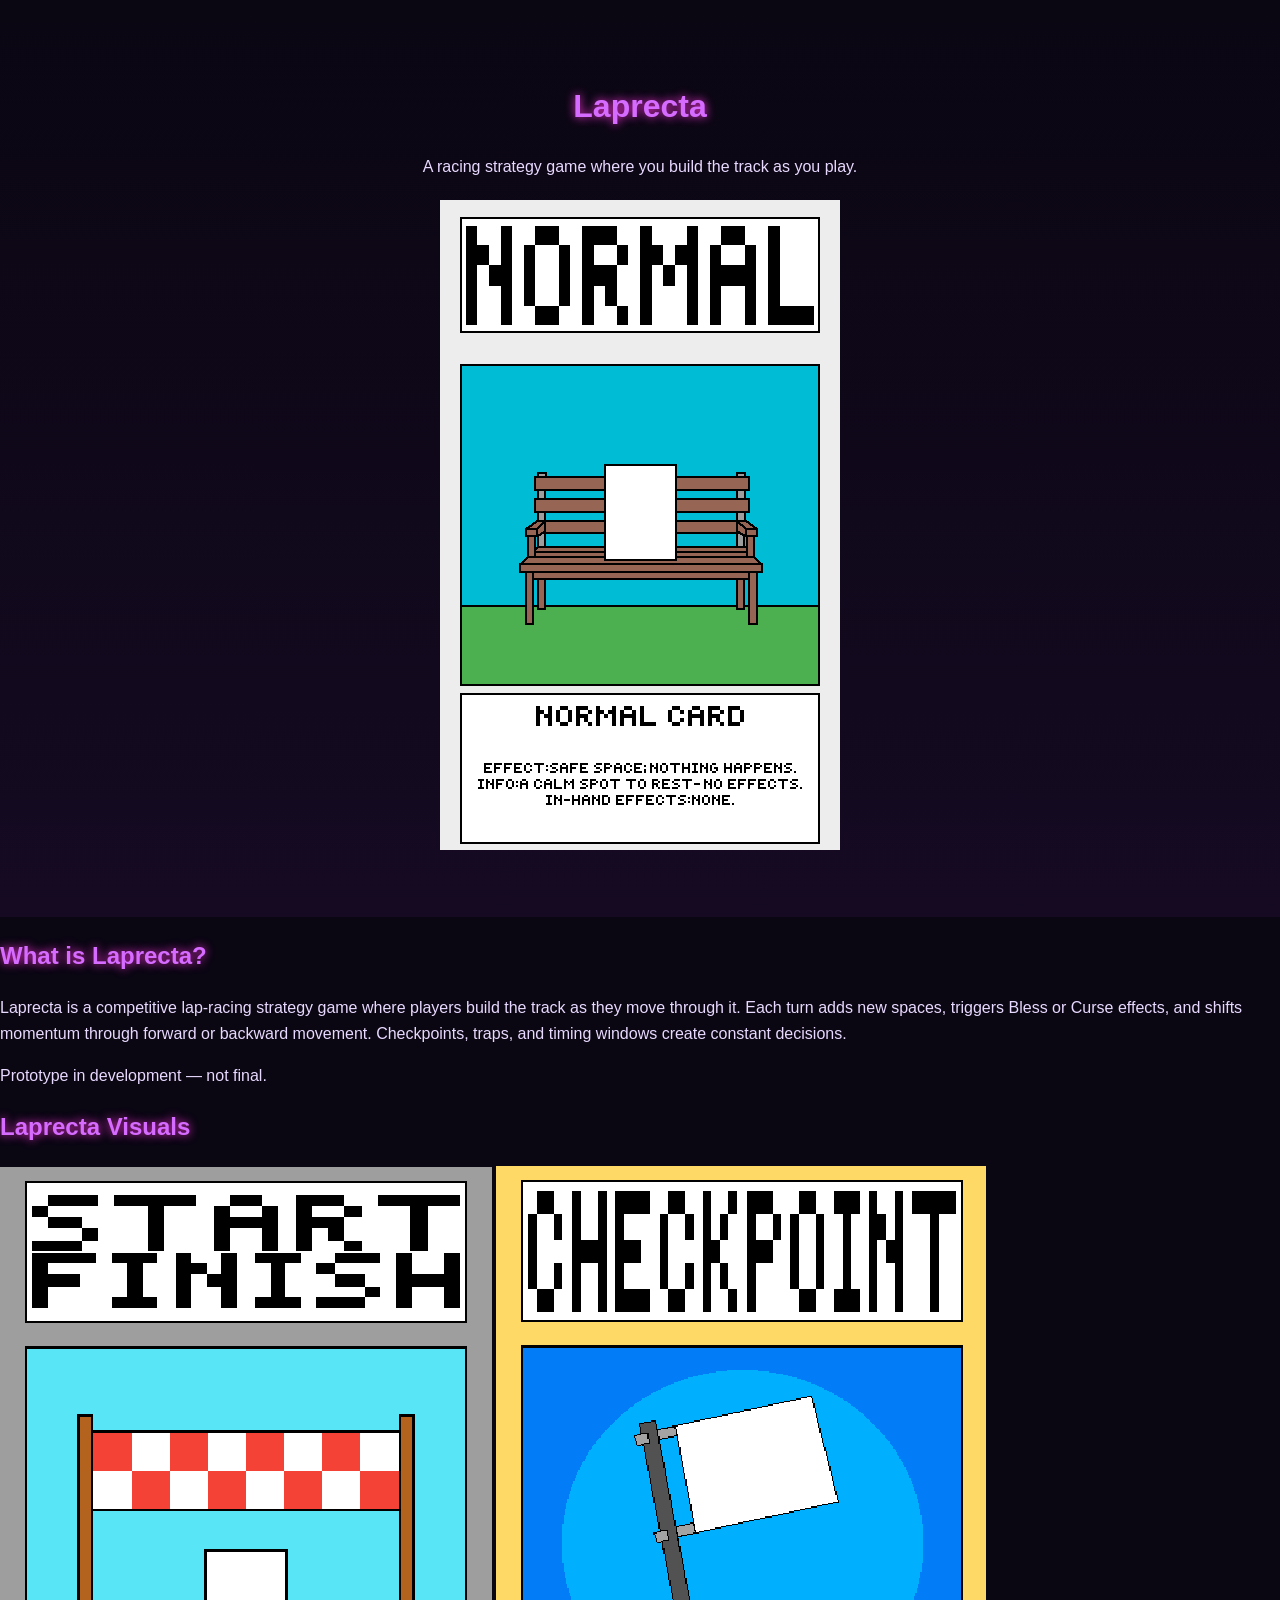
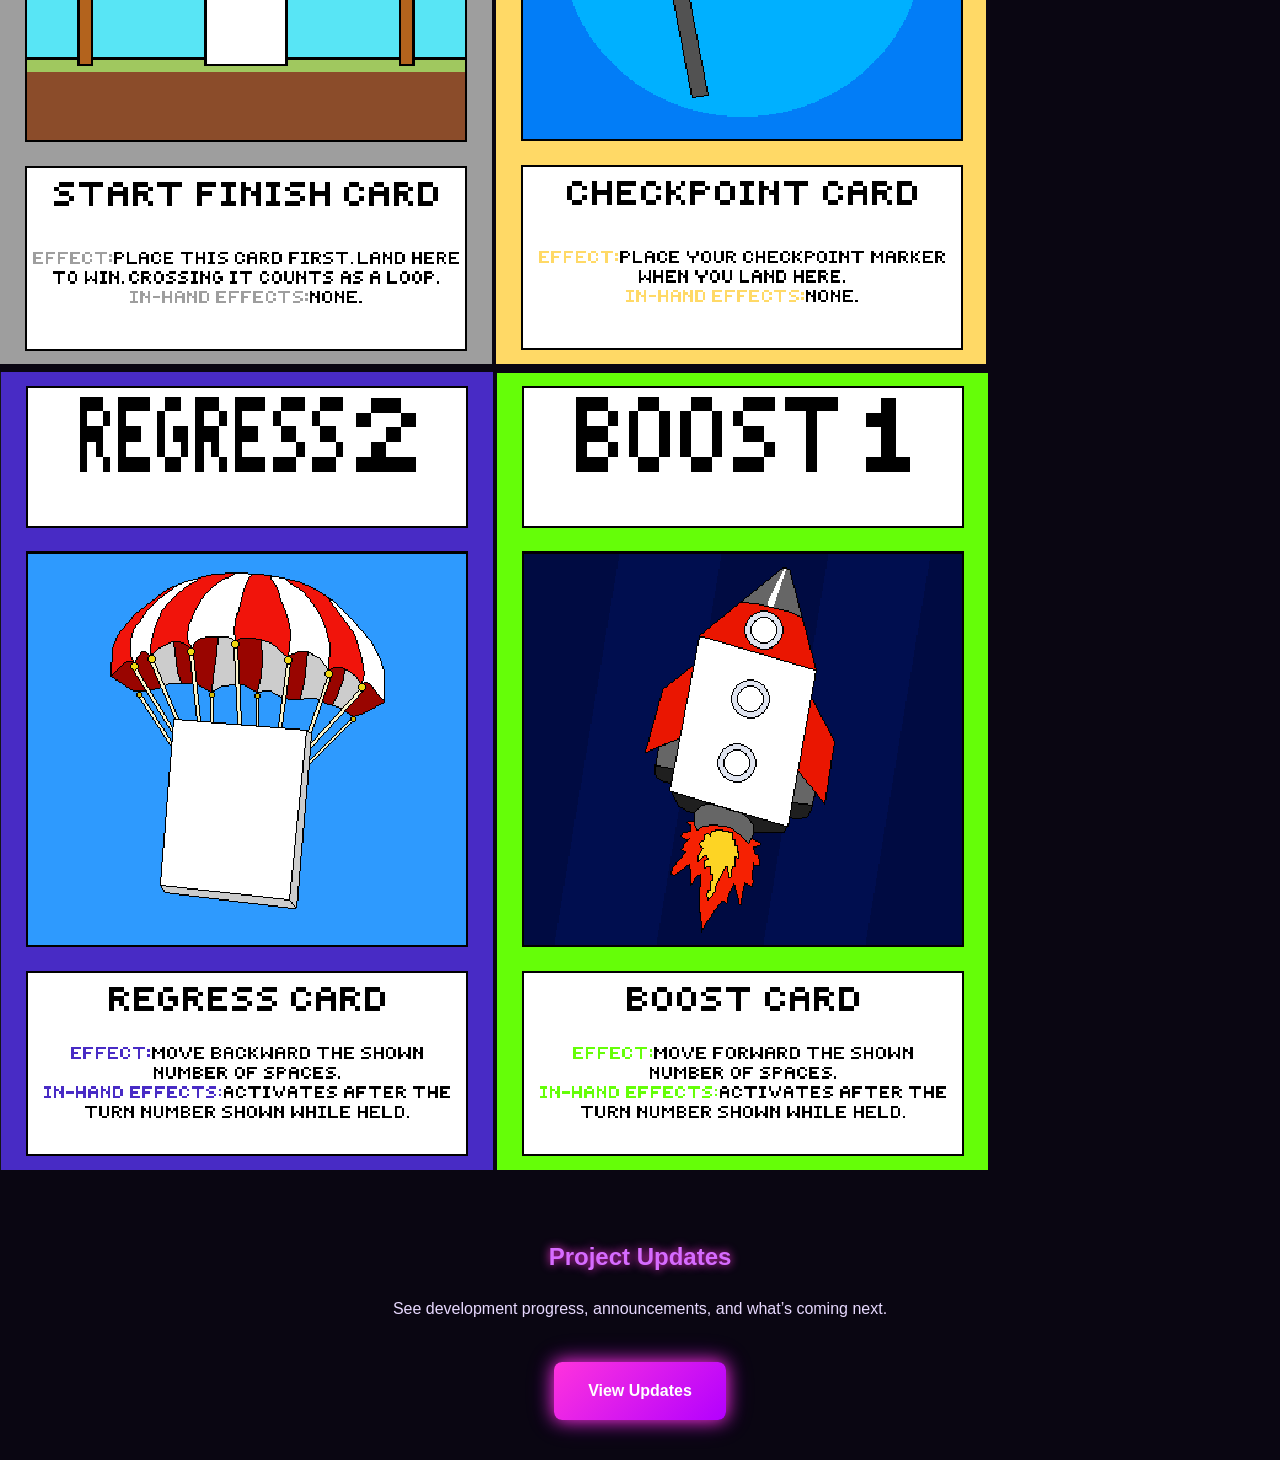
==== commit 16298f12: "Revamp hero section and add game details Enhanced the hero section and added a new section for game " ====
--- a/index.html
+++ b/index.html
@@ -8,65 +8,50 @@
 <body>
 
     <!-- HERO -->
-    <header class="hero">
-        <h1>Laprecta</h1>
-        <p class="tagline">A racing strategy game where you build the track as you play.</p>
+    <header class="hero hero-enhanced">
+        <div class="hero-inner">
+            <div class="hero-text">
+                <h1>Laprecta</h1>
+                <p class="tagline">A racing strategy game where you build the track as you play.</p>
+            </div>
+
+            <div class="hero-image-wrapper">
+                <img src="normal card.png" alt="Laprecta Card" class="hero-image-large">
+            </div>
+        </div>
     </header>
 
-    <!-- CARD FEED -->
-    <section class="card-feed">
-
-        <!-- CARD ITEM -->
-        <div class="card-item">
-            <img src="normal card.png" class="card-img" alt="Laprecta Card">
-            <h3>What is Laprecta?</h3>
-            <p>
-                Laprecta is a competitive lap‑racing strategy game where players build the track as they move through it.
-                Each turn adds new spaces, triggers Bless or Curse effects, and shifts momentum through forward or backward movement.
-            </p>
-            <p class="prototype-note">Prototype in development — not final.</p>
-        </div>
-
-        <!-- CARD ITEM -->
-        <div class="card-item">
-            <img src="Screenshot 2026-05-13 111914.png" class="card-img" alt="Visual 1">
-            <h3>Track Building</h3>
-            <p>
-                Players draw and place Space Cards to build the track dynamically. No two games are ever the same.
-            </p>
-        </div>
-
-        <!-- CARD ITEM -->
-        <div class="card-item">
-            <img src="Screenshot 2026-05-13 111753.png" class="card-img" alt="Visual 2">
-            <h3>Bless & Curse Effects</h3>
-            <p>
-                Tactical twists that shift momentum, create timing windows, and reward clever planning.
-            </p>
-        </div>
-
-        <!-- CARD ITEM -->
-        <div class="card-item">
-            <img src="Screenshot 2026-05-13 111659.png" class="card-img" alt="Visual 3">
-            <h3>Shared Strategy</h3>
-            <p>
-                Laprecta is built for players who enjoy clear rules, tactical movement, and shared‑board strategy.
-            </p>
-        </div>
-
-        <!-- CARD ITEM -->
-        <div class="card-item">
-            <img src="Screenshot 2026-05-13 111632.png" class="card-img" alt="Visual 4">
-            <h3>Dynamic Movement</h3>
-            <p>
-                Dice cards push players forward or backward each turn, creating constant decision‑making moments.
-            </p>
-        </div>
-
+    <!-- SECTION: WHAT IS LAPRECTA -->
+    <section class="section-card">
+        <h2>What is Laprecta?</h2>
+        <p>
+            Laprecta is a competitive lap‑racing strategy game where players build the track as they move through it.
+            Each turn adds new spaces, triggers Bless or Curse effects, and shifts momentum through forward or backward movement.
+            Checkpoints, traps, and timing windows create constant decisions.
+        </p>
+        <p class="prototype-note">Prototype in development — not final.</p>
     </section>
 
-    <!-- BUTTON TO UPDATES PAGE -->
-    <section class="center">
+    <div class="neon-divider"></div>
+
+    <!-- SECTION: VISUALS -->
+    <section class="section-card">
+        <h2>Laprecta Visuals</h2>
+
+        <div class="promo-grid enhanced-grid">
+            <img src="Screenshot 2026-05-13 111914.png" alt="Visual 1">
+            <img src="Screenshot 2026-05-13 111753.png" alt="Visual 2">
+            <img src="Screenshot 2026-05-13 111659.png" alt="Visual 3">
+            <img src="Screenshot 2026-05-13 111632.png" alt="Visual 4">
+        </div>
+    </section>
+
+    <div class="neon-divider"></div>
+
+    <!-- SECTION: BUTTON -->
+    <section class="section-card center">
+        <h2>Project Updates</h2>
+        <p>See development progress, announcements, and what’s coming next.</p>
         <a href="updates.html" class="cta-button">View Updates</a>
     </section>
 
--- a/style.css
+++ b/style.css
@@ -30,79 +30,46 @@
     margin: 10px auto 20px;
 }
 
-/* HERO IMAGE */
-.hero-card-wrapper {
-    display: inline-block;
+/* ===== HORIZONTAL SCROLLER ===== */
+.horizontal-scroll {
+    display: flex;
+    gap: 20px;
+    overflow-x: auto;
+    padding: 20px;
+    scroll-snap-type: x mandatory;
+}
+
+.horizontal-scroll::-webkit-scrollbar {
+    height: 10px;
+}
+
+.horizontal-scroll::-webkit-scrollbar-thumb {
+    background: #b300ff;
+    border-radius: 10px;
+}
+
+.scroll-card {
+    min-width: 260px;
+    background: #1a0f2d;
     padding: 20px;
     border-radius: 16px;
-    background: rgba(255, 0, 180, 0.08);
-    box-shadow: 0 0 20px #ff33dd55, 0 0 40px #aa00ff33 inset;
-    backdrop-filter: blur(6px);
+    border: 1px solid #3a1a55;
+    box-shadow: 0 0 20px #b300ff33;
+    scroll-snap-align: start;
 }
 
-.hero-image {
-    width: 280px;
-    filter: drop-shadow(0 0 18px #ff33dd);
+.scroll-img {
+    width: 100%;
+    border-radius: 12px;
+    margin-bottom: 12px;
+    box-shadow: 0 0 18px #ff33dd55;
 }
 
 /* ===== CONTENT BLOCK ===== */
 .content-block {
     max-width: 900px;
-    margin: 50px auto;
+    margin: 40px auto;
     padding: 0 20px;
-}
-
-.center {
-    text-align: center;
-}
-
-/* ===== IMAGE GRID ===== */
-.image-grid {
-    display: grid;
-    grid-template-columns: repeat(auto-fit, minmax(260px, 1fr));
-    gap: 20px;
-}
-
-.image-grid img {
-    width: 100%;
-    border-radius: 10px;
-    box-shadow: 0 0 14px #ff33dd55;
-}
-
-/* ===== UPDATE BOX ===== */
-.update-box {
-    background: #1a0f2d;
-    padding: 20px;
-    border-radius: 12px;
-    margin-bottom: 20px;
-    border: 1px solid #3a1a55;
-    box-shadow: 0 0 12px #b300ff33;
-}
-
-/* ===== SIDE BY SIDE ===== */
-.side-by-side {
-    display: flex;
-    gap: 20px;
-    margin: 30px 0;
-    align-items: center;
-}
-
-.side-by-side img {
-    width: 40%;
-    border-radius: 10px;
-    box-shadow: 0 0 14px #ff33dd55;
-}
-
-.side-by-side div {
-    width: 60%;
-}
-
-/* ===== FULL WIDTH IMAGE ===== */
-.full-image img {
-    width: 100%;
-    border-radius: 12px;
-    margin: 20px 0;
-    box-shadow: 0 0 20px #ff33dd55;
 }
 
 /* ===== BUTTON ===== */
@@ -123,14 +90,8 @@
     box-shadow: 0 0 26px #ff66ee, 0 0 40px #cc33ffaa;
 }
 
-/* ===== RESPONSIVE ===== */
-@media (max-width: 700px) {
-    .side-by-side {
-        flex-direction: column;
-    }
-
-    .side-by-side img,
-    .side-by-side div {
-        width: 100%;
-    }
+/* ===== CENTER ===== */
+.center {
+    text-align: center;
+    padding: 40px 20px;
 }
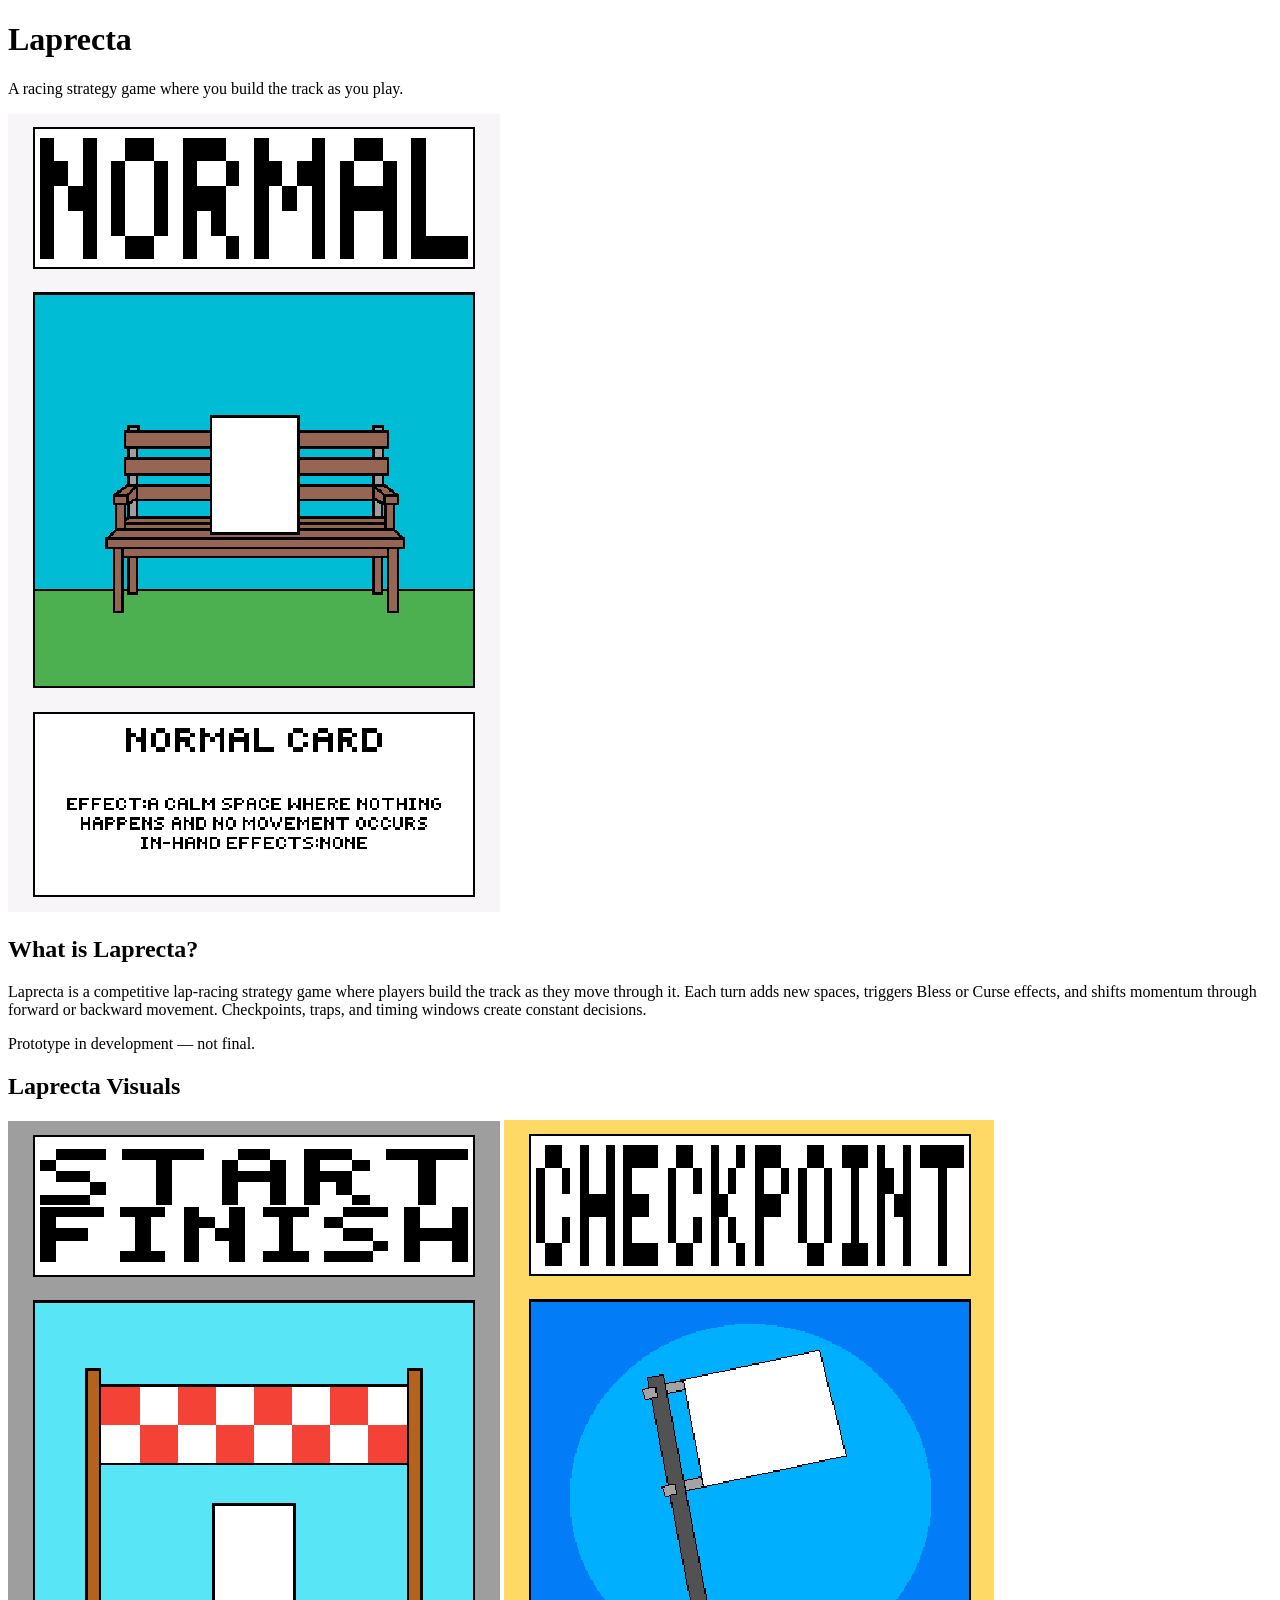
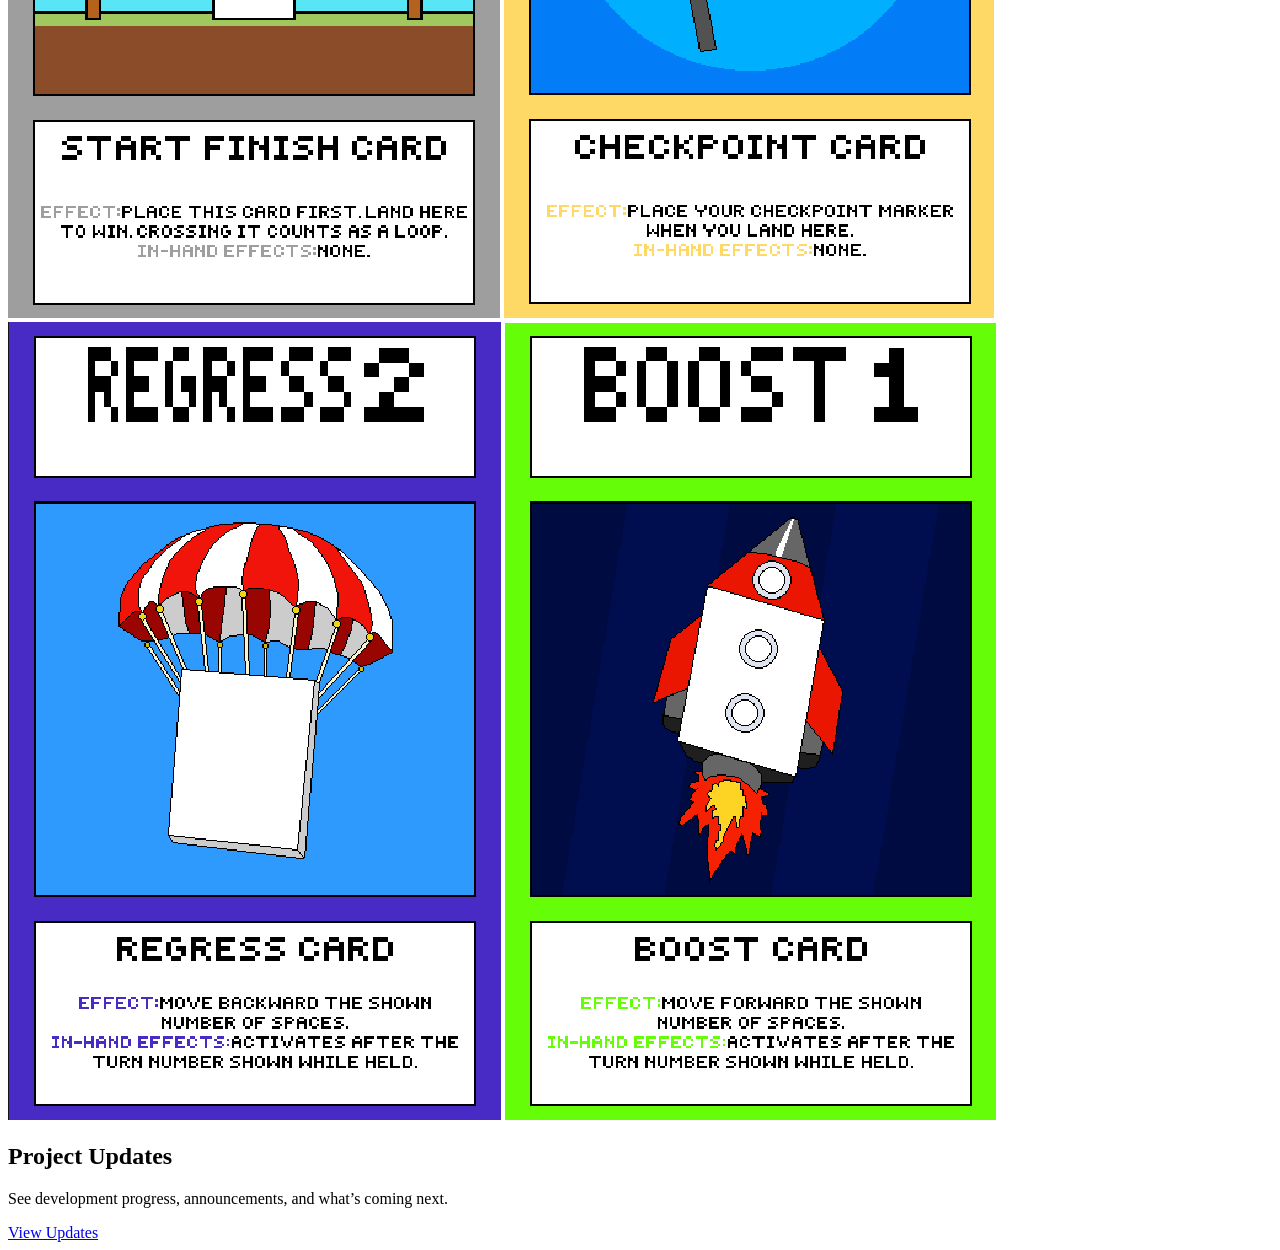
==== commit 4f8717a0: "Update index.html" ====
--- a/index.html
+++ b/index.html
@@ -57,3 +57,4 @@
 
 </body>
 </html>
+
--- a/style.css
+++ b/style.css
@@ -1,42 +1,10 @@
-/* ===== GLOBAL ===== */
-body {
-    margin: 0;
-    padding: 0;
-    background: #0a0612;
-    color: #e8d9ff;
-    font-family: 'Segoe UI', sans-serif;
-    line-height: 1.6;
-}
-
-h1, h2, h3 {
-    color: #d66bff;
-    text-shadow: 0 0 10px #ff33dd;
-}
-
-a {
-    color: #ff66ee;
-    text-decoration: none;
-}
-
-/* ===== HERO ===== */
-.hero {
-    text-align: center;
-    padding: 60px 20px;
-    background: linear-gradient(to bottom, #0a0612 0%, #150a22 100%);
-}
-
-.tagline {
-    max-width: 600px;
-    margin: 10px auto 20px;
-}
-
-/* ===== HORIZONTAL SCROLLER ===== */
 .horizontal-scroll {
     display: flex;
     gap: 20px;
     overflow-x: auto;
     padding: 20px;
     scroll-snap-type: x mandatory;
+    white-space: nowrap;
 }
 
 .horizontal-scroll::-webkit-scrollbar {
@@ -48,50 +16,23 @@
     border-radius: 10px;
 }
 
+/* FIXED: Cards now smaller and fit fully */
 .scroll-card {
-    min-width: 260px;
+    flex: 0 0 auto;
+    width: 220px;              /* Smaller card width */
     background: #1a0f2d;
-    padding: 20px;
+    padding: 16px;
     border-radius: 16px;
     border: 1px solid #3a1a55;
     box-shadow: 0 0 20px #b300ff33;
     scroll-snap-align: start;
 }
 
+/* FIXED: Images scale down proportionally */
 .scroll-img {
     width: 100%;
+    height: auto;
     border-radius: 12px;
-    margin-bottom: 12px;
+    margin-bottom: 10px;
     box-shadow: 0 0 18px #ff33dd55;
 }
-
-/* ===== CONTENT BLOCK ===== */
-.content-block {
-    max-width: 900px;
-    margin: 40px auto;
-    padding: 0 20px;
-}
-
-/* ===== BUTTON ===== */
-.cta-button {
-    display: inline-block;
-    padding: 16px 34px;
-    background: linear-gradient(135deg, #ff33dd, #b300ff);
-    color: #fff;
-    font-weight: bold;
-    border-radius: 8px;
-    margin-top: 25px;
-    box-shadow: 0 0 18px #ff33dd, 0 0 28px #b300ff55;
-    transition: 0.25s ease;
-}
-
-.cta-button:hover {
-    transform: translateY(-4px) scale(1.03);
-    box-shadow: 0 0 26px #ff66ee, 0 0 40px #cc33ffaa;
-}
-
-/* ===== CENTER ===== */
-.center {
-    text-align: center;
-    padding: 40px 20px;
-}
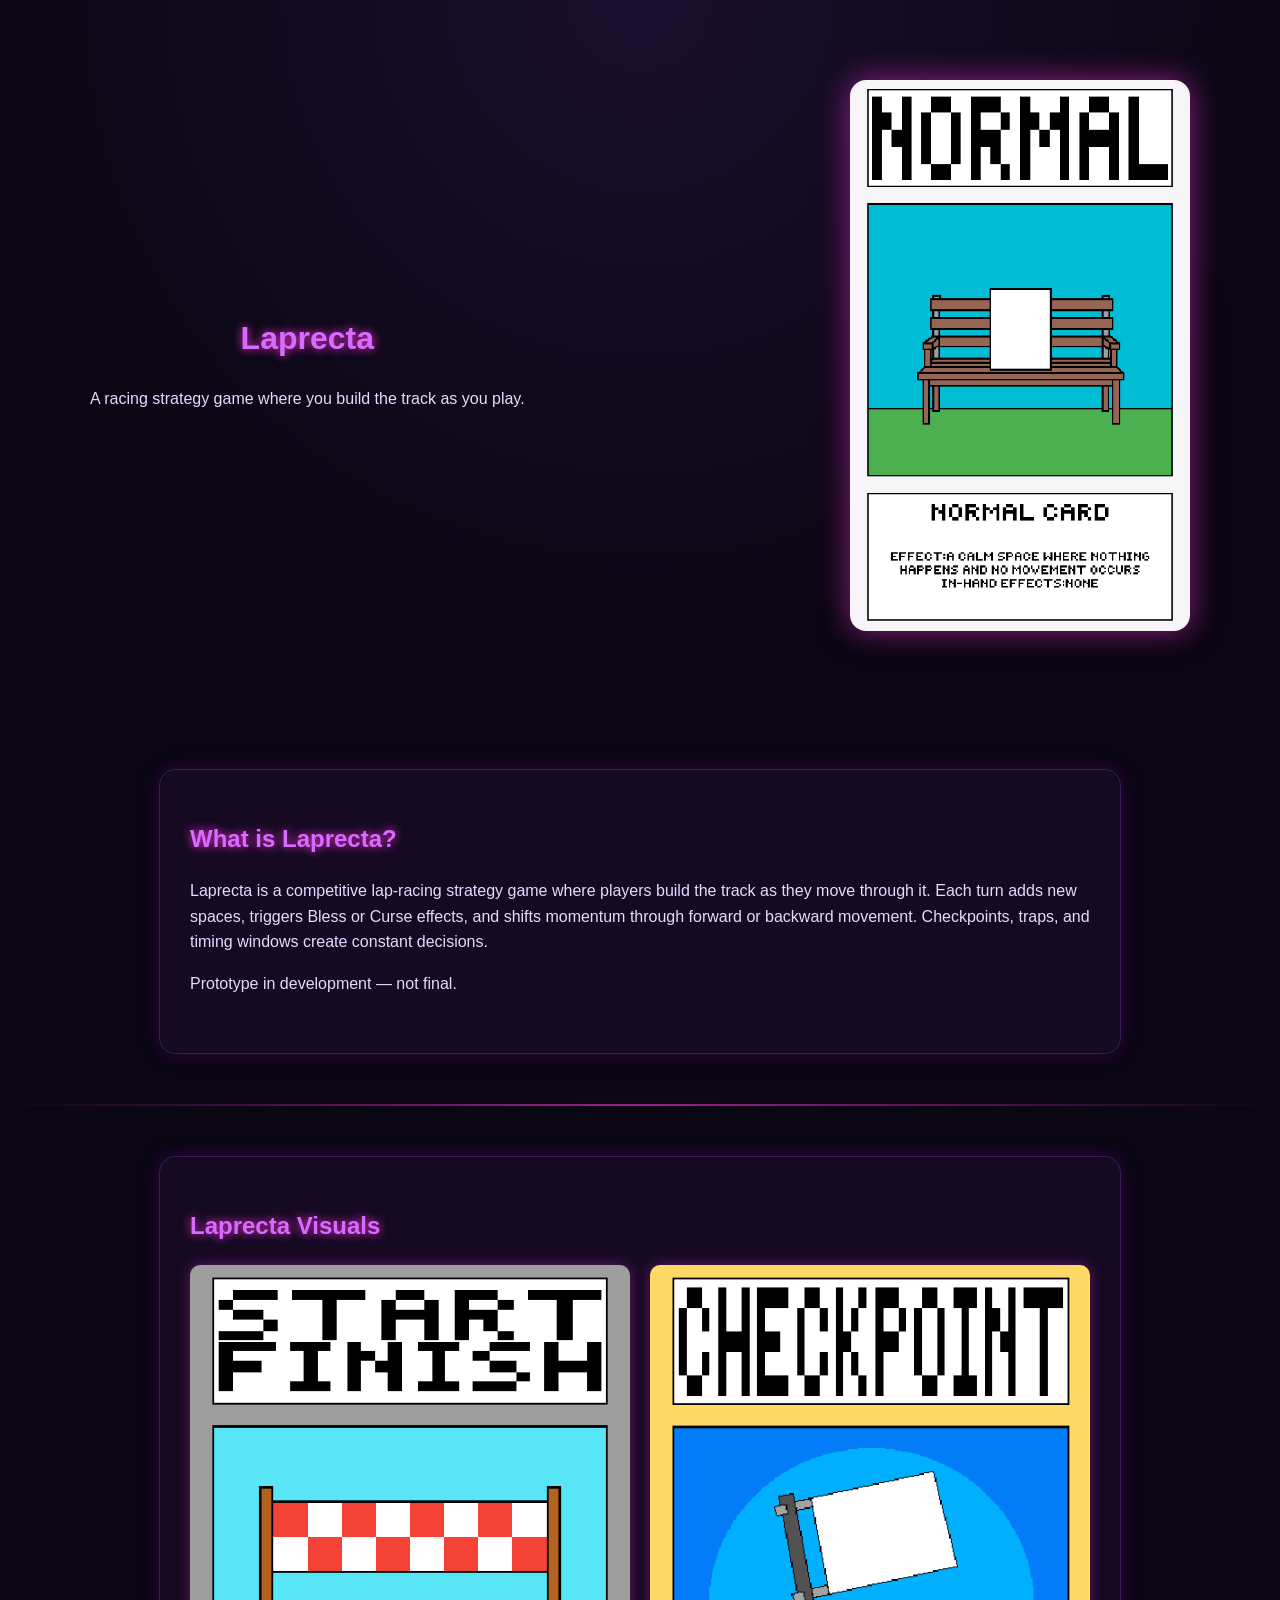
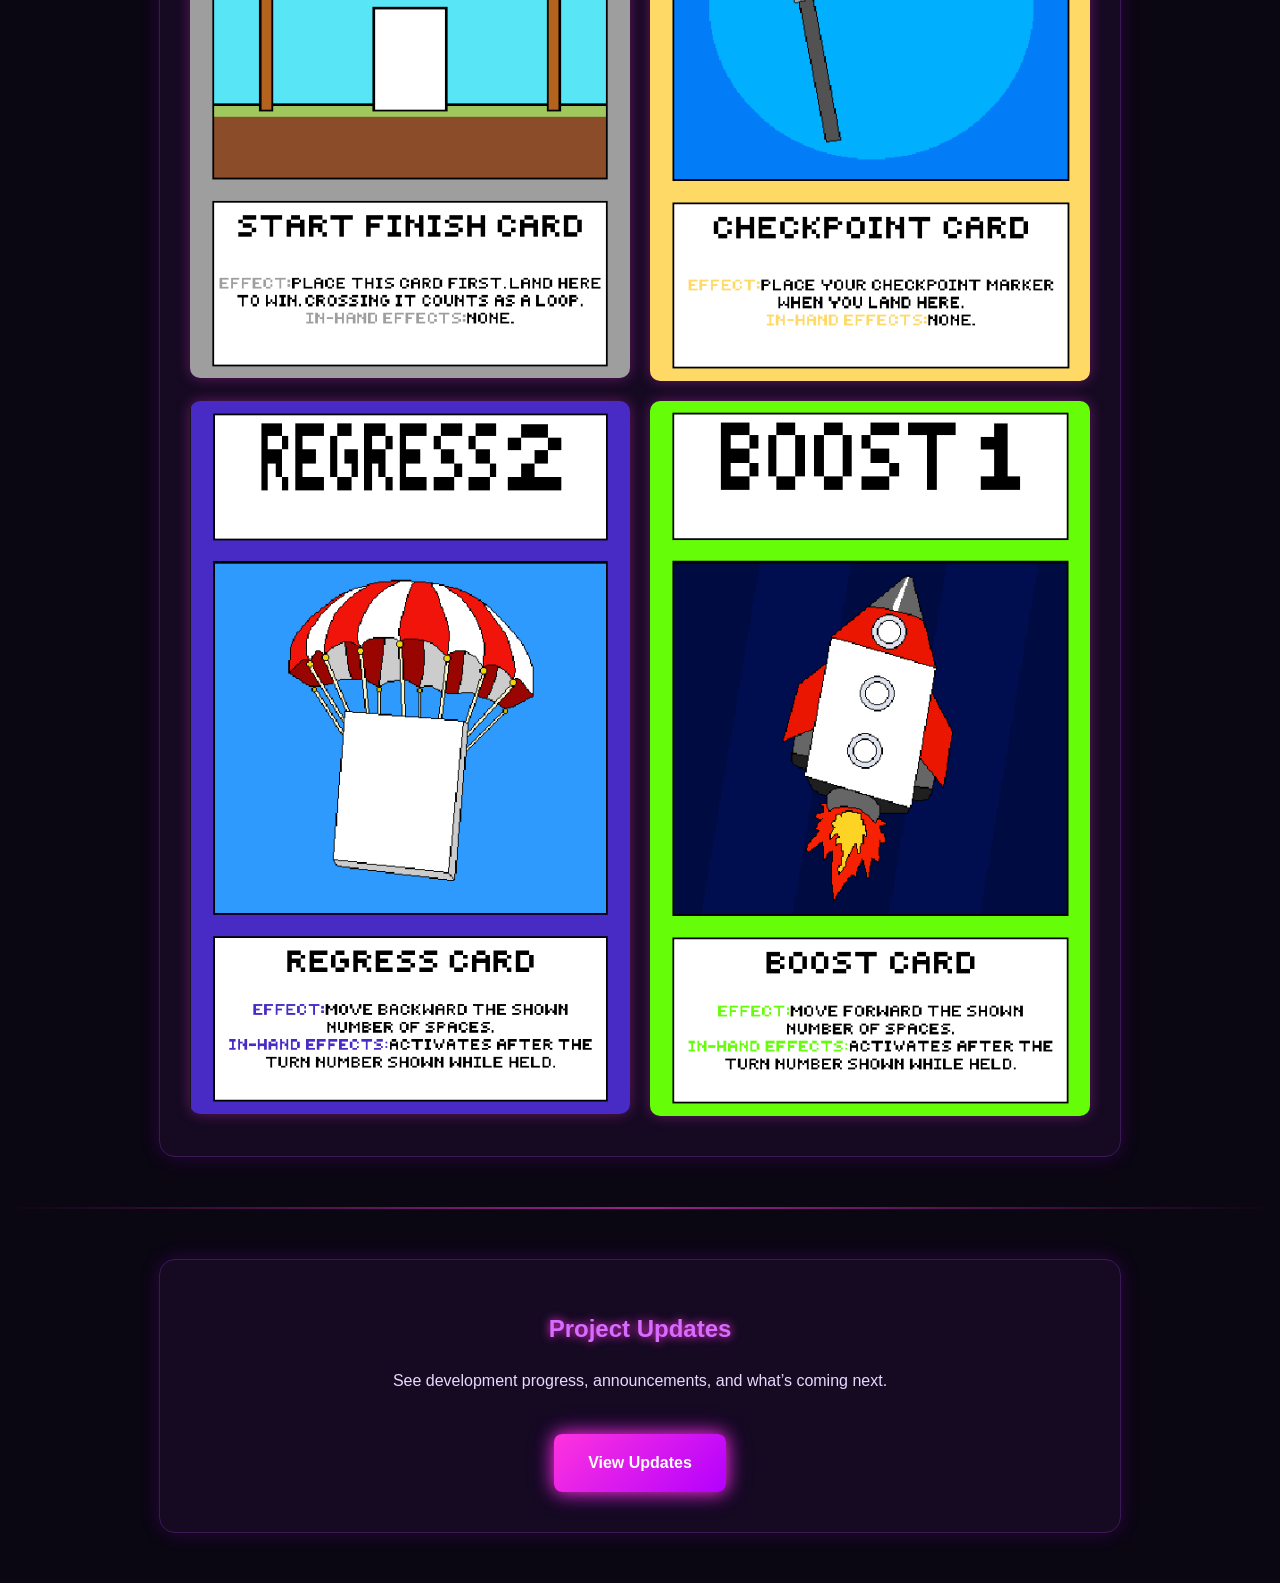
==== commit d9574342: "Update index.html" ====
--- a/index.html
+++ b/index.html
@@ -57,4 +57,3 @@
 
 </body>
 </html>
-
--- a/style.css
+++ b/style.css
@@ -1,3 +1,106 @@
+/* ===== GLOBAL ===== */
+body {
+    margin: 0;
+    padding: 0;
+    background: #0a0612;
+    color: #e8d9ff;
+    font-family: 'Segoe UI', sans-serif;
+    line-height: 1.6;
+}
+
+h1, h2, h3 {
+    color: #d66bff;
+    text-shadow: 0 0 10px #ff33dd;
+}
+
+a {
+    color: #ff66ee;
+    text-decoration: none;
+}
+
+/* ===== HERO ===== */
+.hero {
+    text-align: center;
+    padding: 60px 20px;
+    background: linear-gradient(to bottom, #0a0612 0%, #150a22 100%);
+}
+
+/* ===== HERO (UPGRADED FIRST PAGE) ===== */
+.hero-enhanced {
+    padding: 80px 20px;
+    background: radial-gradient(circle at top, #1a0f2d, #0a0612 70%);
+}
+
+.hero-inner {
+    max-width: 1100px;
+    margin: auto;
+    display: flex;
+    align-items: center;
+    justify-content: space-between;
+    gap: 40px;
+}
+
+.hero-text {
+    max-width: 500px;
+}
+
+.hero-image-wrapper {
+    flex-shrink: 0;
+}
+
+.hero-image-large {
+    width: 340px;
+    border-radius: 16px;
+    box-shadow: 0 0 30px #ff33dd88;
+    transition: 0.3s ease;
+}
+
+.hero-image-large:hover {
+    transform: translateY(-6px) scale(1.03);
+    box-shadow: 0 0 40px #ff66eeaa;
+}
+
+/* ===== SECTION CARDS ===== */
+.section-card {
+    max-width: 900px;
+    margin: 50px auto;
+    padding: 30px 30px 40px;
+    background: #150a22;
+    border-radius: 16px;
+    border: 1px solid #3a1a55;
+    box-shadow: 0 0 20px #b300ff33;
+    backdrop-filter: blur(4px);
+}
+
+/* ===== NEON DIVIDER ===== */
+.neon-divider {
+    width: 100%;
+    height: 2px;
+    background: linear-gradient(90deg, transparent, #ff33dd, transparent);
+    margin: 40px 0;
+    opacity: 0.6;
+}
+
+/* ===== VISUAL GRID ===== */
+.promo-grid {
+    display: grid;
+    grid-template-columns: repeat(2, 1fr);
+    gap: 20px;
+}
+
+.enhanced-grid img {
+    width: 100%;
+    border-radius: 10px;
+    box-shadow: 0 0 14px #ff33dd55;
+    transition: 0.3s ease;
+}
+
+.enhanced-grid img:hover {
+    transform: scale(1.05);
+    box-shadow: 0 0 25px #ff66eeaa;
+}
+
+/* ===== HORIZONTAL SCROLLER (SECOND PAGE) ===== */
 .horizontal-scroll {
     display: flex;
     gap: 20px;
@@ -16,19 +119,18 @@
     border-radius: 10px;
 }
 
-/* FIXED: Cards now smaller and fit fully */
+/* ===== FIXED CARD SIZE (fits on screen) ===== */
 .scroll-card {
     flex: 0 0 auto;
-    width: 220px;              /* Smaller card width */
+    width: 200px; /* Smaller so full card fits */
     background: #1a0f2d;
-    padding: 16px;
+    padding: 14px;
     border-radius: 16px;
     border: 1px solid #3a1a55;
     box-shadow: 0 0 20px #b300ff33;
     scroll-snap-align: start;
 }
 
-/* FIXED: Images scale down proportionally */
 .scroll-img {
     width: 100%;
     height: auto;
@@ -36,3 +138,45 @@
     margin-bottom: 10px;
     box-shadow: 0 0 18px #ff33dd55;
 }
+
+/* ===== CONTENT BLOCK ===== */
+.content-block {
+    max-width: 900px;
+    margin: 40px auto;
+    padding: 0 20px;
+}
+
+/* ===== BUTTON ===== */
+.cta-button {
+    display: inline-block;
+    padding: 16px 34px;
+    background: linear-gradient(135deg, #ff33dd, #b300ff);
+    color: #fff;
+    font-weight: bold;
+    border-radius: 8px;
+    margin-top: 25px;
+    box-shadow: 0 0 18px #ff33dd, 0 0 28px #b300ff55;
+    transition: 0.25s ease;
+}
+
+.cta-button:hover {
+    transform: translateY(-4px) scale(1.03);
+    box-shadow: 0 0 26px #ff66ee, 0 0 40px #cc33ffaa;
+}
+
+/* ===== CENTER ===== */
+.center {
+    text-align: center;
+}
+
+/* ===== RESPONSIVE ===== */
+@media (max-width: 800px) {
+    .hero-inner {
+        flex-direction: column;
+        text-align: center;
+    }
+
+    .hero-image-large {
+        width: 260px;
+    }
+}
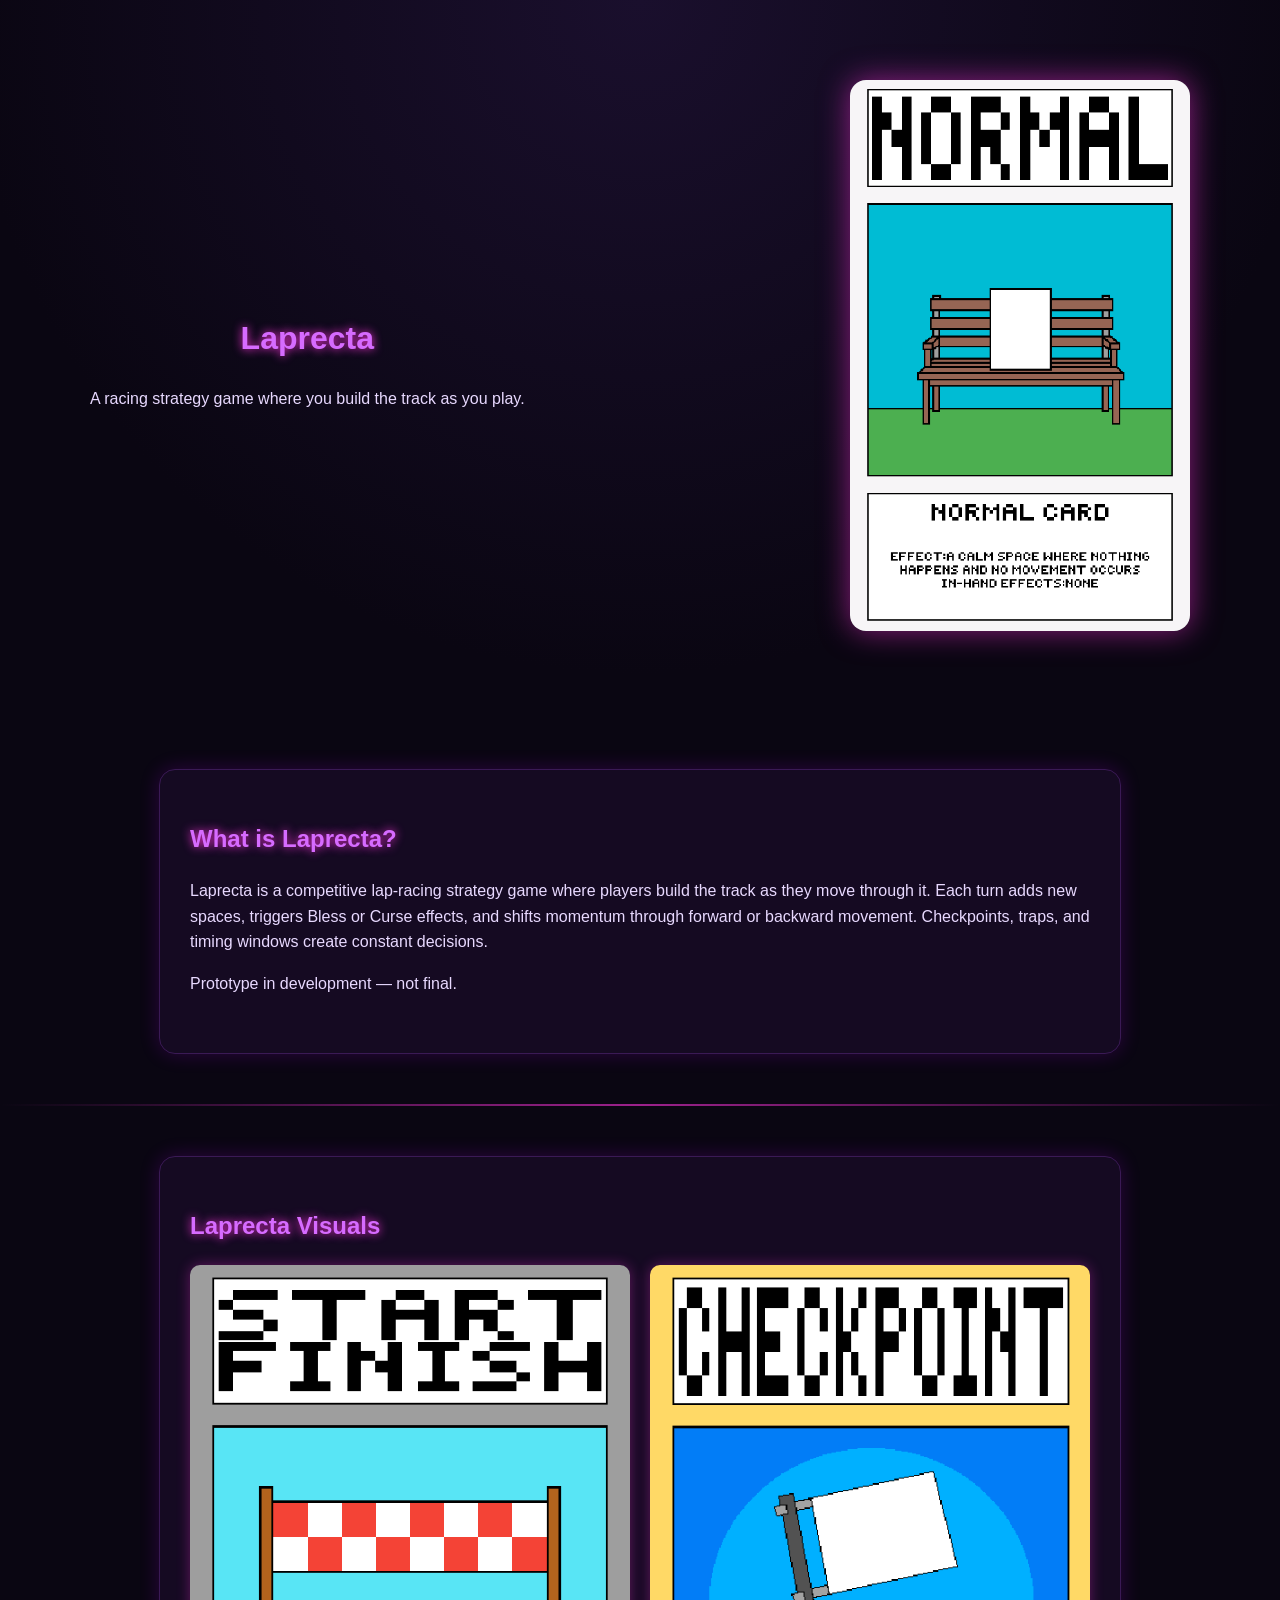
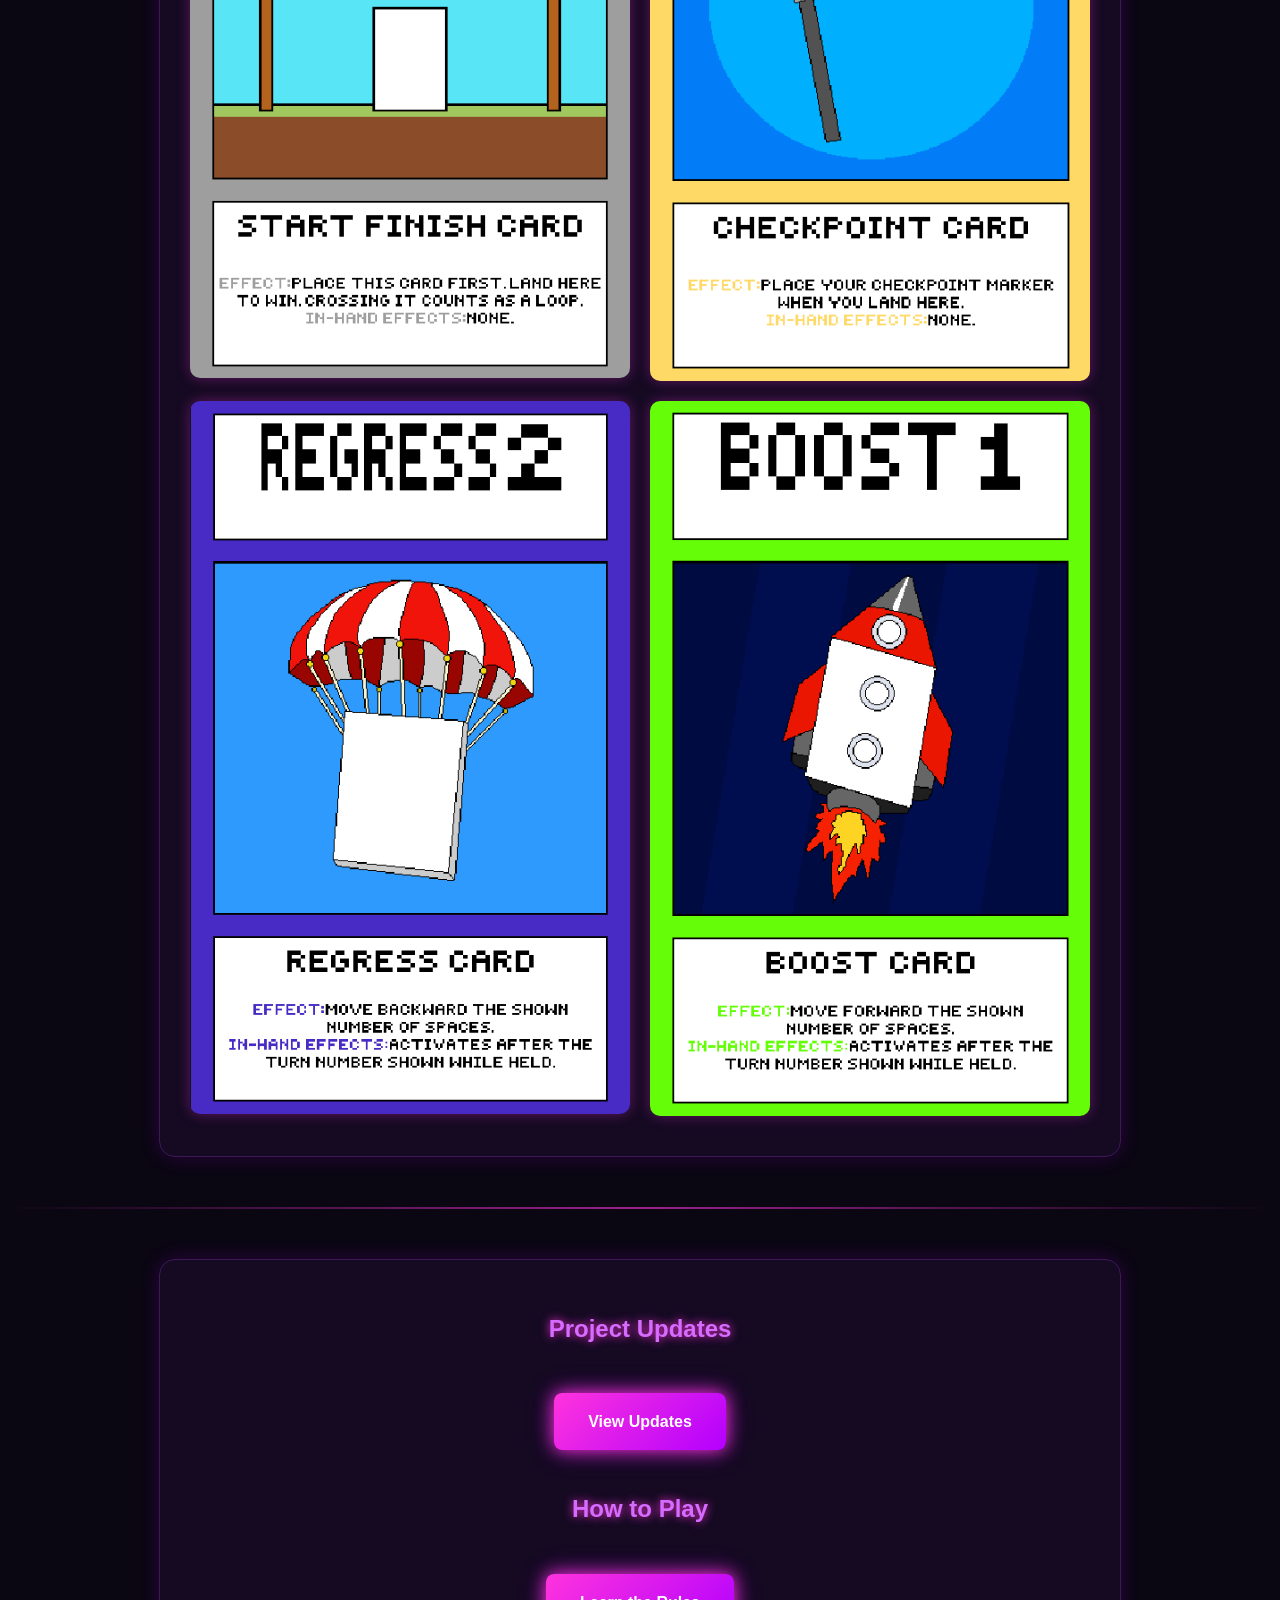
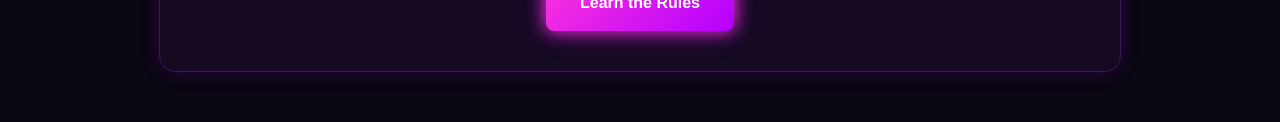
==== commit 9436b080: "Refactor HTML structure and add view counter script" ====
--- a/index.html
+++ b/index.html
@@ -7,53 +7,60 @@
 </head>
 <body>
 
-    <!-- HERO -->
-    <header class="hero hero-enhanced">
-        <div class="hero-inner">
-            <div class="hero-text">
-                <h1>Laprecta</h1>
-                <p class="tagline">A racing strategy game where you build the track as you play.</p>
-            </div>
+<script>
+// VIEW COUNTER (1 per person)
+if (!localStorage.getItem("laprecta_viewed")) {
+    fetch("viewcount.php");
+    localStorage.setItem("laprecta_viewed", "yes");
+}
+</script>
 
-            <div class="hero-image-wrapper">
-                <img src="normal card.png" alt="Laprecta Card" class="hero-image-large">
-            </div>
+<header class="hero hero-enhanced">
+    <div class="hero-inner">
+        <div class="hero-text">
+            <h1>Laprecta</h1>
+            <p class="tagline">A racing strategy game where you build the track as you play.</p>
         </div>
-    </header>
 
-    <!-- SECTION: WHAT IS LAPRECTA -->
-    <section class="section-card">
-        <h2>What is Laprecta?</h2>
-        <p>
-            Laprecta is a competitive lap‑racing strategy game where players build the track as they move through it.
-            Each turn adds new spaces, triggers Bless or Curse effects, and shifts momentum through forward or backward movement.
-            Checkpoints, traps, and timing windows create constant decisions.
-        </p>
-        <p class="prototype-note">Prototype in development — not final.</p>
-    </section>
+        <div class="hero-image-wrapper">
+            <img src="normal card.png" alt="Laprecta Card" class="hero-image-large">
+        </div>
+    </div>
+</header>
 
-    <div class="neon-divider"></div>
+<section class="section-card">
+    <h2>What is Laprecta?</h2>
+    <p>
+        Laprecta is a competitive lap‑racing strategy game where players build the track as they move through it.
+        Each turn adds new spaces, triggers Bless or Curse effects, and shifts momentum through forward or backward movement.
+        Checkpoints, traps, and timing windows create constant decisions.
+    </p>
+    <p class="prototype-note">Prototype in development — not final.</p>
+</section>
 
-    <!-- SECTION: VISUALS -->
-    <section class="section-card">
-        <h2>Laprecta Visuals</h2>
+<div class="neon-divider"></div>
 
-        <div class="promo-grid enhanced-grid">
-            <img src="Screenshot 2026-05-13 111914.png" alt="Visual 1">
-            <img src="Screenshot 2026-05-13 111753.png" alt="Visual 2">
-            <img src="Screenshot 2026-05-13 111659.png" alt="Visual 3">
-            <img src="Screenshot 2026-05-13 111632.png" alt="Visual 4">
-        </div>
-    </section>
+<section class="section-card">
+    <h2>Laprecta Visuals</h2>
 
-    <div class="neon-divider"></div>
+    <div class="promo-grid enhanced-grid">
+        <img src="Screenshot 2026-05-13 111914.png">
+        <img src="Screenshot 2026-05-13 111753.png">
+        <img src="Screenshot 2026-05-13 111659.png">
+        <img src="Screenshot 2026-05-13 111632.png">
+    </div>
+</section>
 
-    <!-- SECTION: BUTTON -->
-    <section class="section-card center">
-        <h2>Project Updates</h2>
-        <p>See development progress, announcements, and what’s coming next.</p>
-        <a href="updates.html" class="cta-button">View Updates</a>
-    </section>
+<div class="neon-divider"></div>
+
+<section class="section-card center">
+    <h2>Project Updates</h2>
+    <a href="updates.html" class="cta-button">View Updates</a>
+
+    <h2 style="margin-top:40px;">How to Play</h2>
+    <a href="howtoplay.html" class="cta-button">Learn the Rules</a>
+</section>
 
 </body>
 </html>
+
--- a/style.css
+++ b/style.css
@@ -6,6 +6,7 @@
     color: #e8d9ff;
     font-family: 'Segoe UI', sans-serif;
     line-height: 1.6;
+    overflow-x: hidden;
 }
 
 h1, h2, h3 {
@@ -100,35 +101,40 @@
     box-shadow: 0 0 25px #ff66eeaa;
 }
 
-/* ===== HORIZONTAL SCROLLER (SECOND PAGE) ===== */
+/* ===== HORIZONTAL SCROLLER ===== */
 .horizontal-scroll {
     display: flex;
     gap: 20px;
     overflow-x: auto;
     padding: 20px;
     scroll-snap-type: x mandatory;
-    white-space: nowrap;
+    background: #0d0718;
+    border-top: 2px solid #b300ff55;
+    border-bottom: 2px solid #b300ff55;
+    box-shadow: inset 0 0 20px #b300ff55;
 }
 
 .horizontal-scroll::-webkit-scrollbar {
     height: 10px;
+    background: #1a0f2d;
 }
 
 .horizontal-scroll::-webkit-scrollbar-thumb {
     background: #b300ff;
     border-radius: 10px;
+    box-shadow: 0 0 10px #ff33dd;
 }
 
-/* ===== FIXED CARD SIZE (fits on screen) ===== */
+/* ===== CARDS ===== */
 .scroll-card {
-    flex: 0 0 auto;
-    width: 200px; /* Smaller so full card fits */
-    background: #1a0f2d;
+    flex: 0 0 240px;
+    background: #150a22;
     padding: 14px;
     border-radius: 16px;
-    border: 1px solid #3a1a55;
-    box-shadow: 0 0 20px #b300ff33;
+    border: 1px solid #b300ff55;
+    box-shadow: 0 0 20px #b300ff55, 0 0 40px #ff33dd33;
     scroll-snap-align: start;
+    white-space: normal;
 }
 
 .scroll-img {
@@ -136,7 +142,7 @@
     height: auto;
     border-radius: 12px;
     margin-bottom: 10px;
-    box-shadow: 0 0 18px #ff33dd55;
+    box-shadow: 0 0 18px #ff33dd88;
 }
 
 /* ===== CONTENT BLOCK ===== */
@@ -179,4 +185,8 @@
     .hero-image-large {
         width: 260px;
     }
+
+    .scroll-card {
+        flex: 0 0 70%;
+    }
 }
